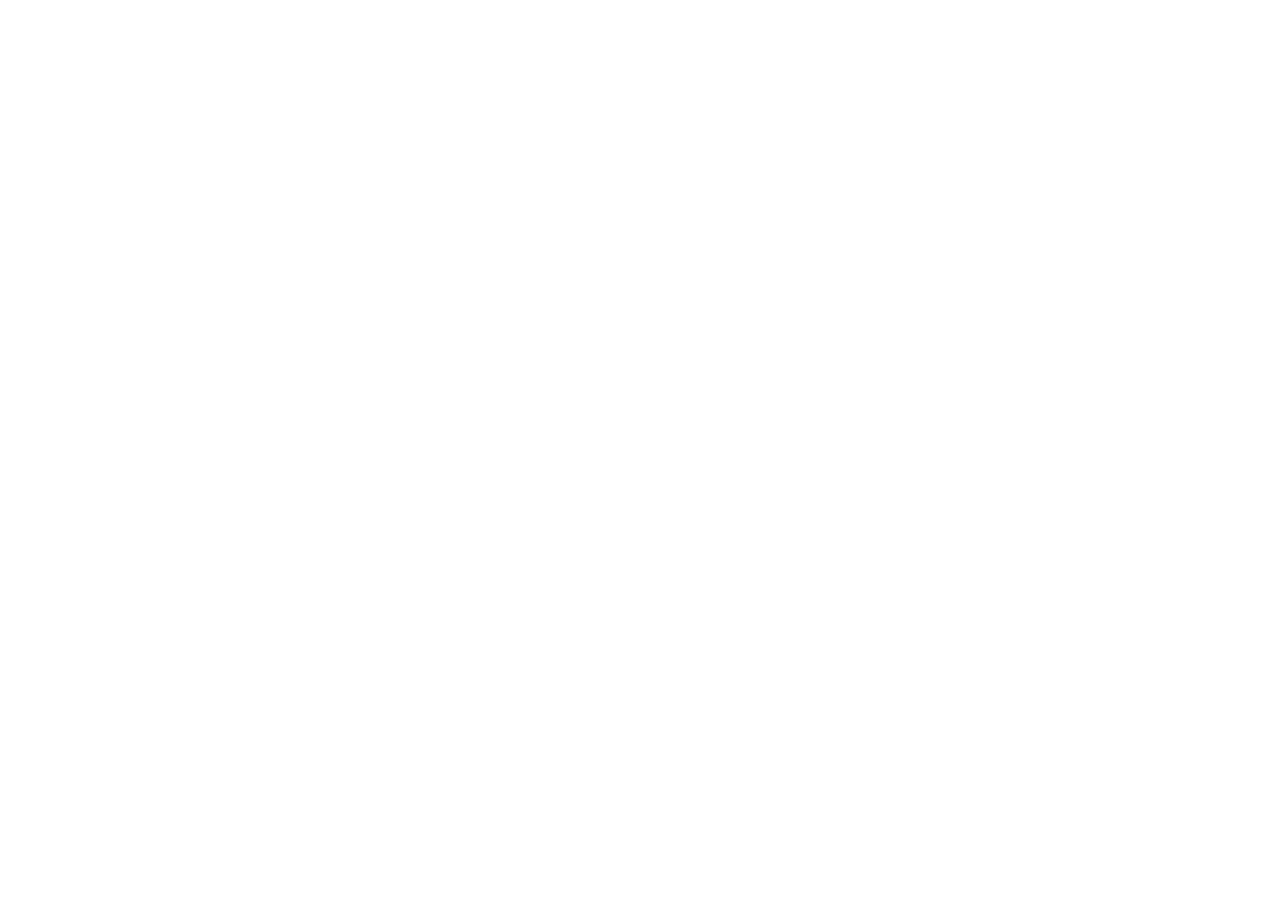
==== index.html @ b14de79e "init project" ====
<!DOCTYPE html>
<html lang="en">
<head>
    <meta charset="UTF-8">
    <meta http-equiv="X-UA-Compatible" content="IE=edge">
    <meta name="viewport" content="width=device-width, initial-scale=1.0">
    <title>Document</title>
</head>
<body>
    
</body>
</html>
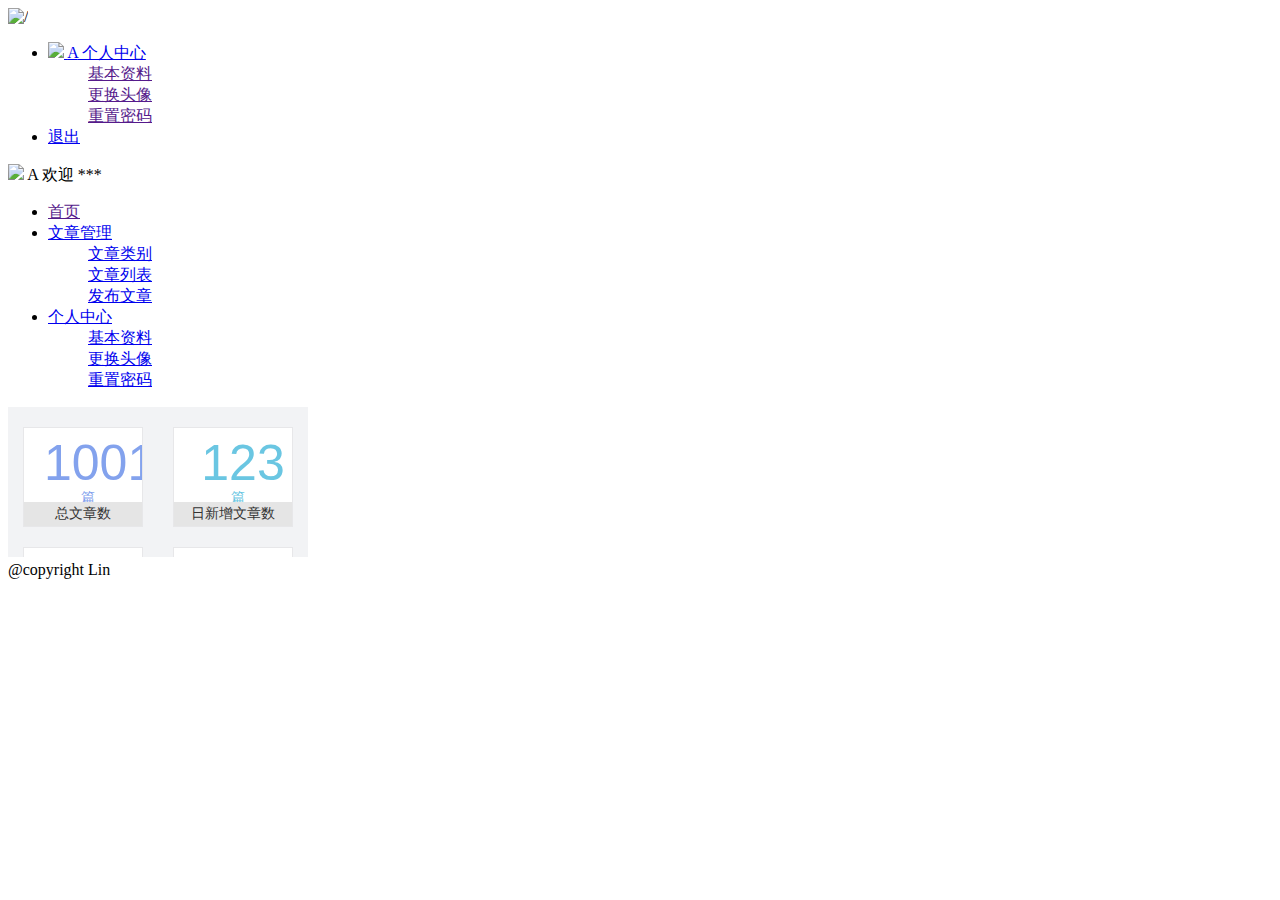
==== commit 6c3270f3: "完成了主页功能的开发" ====
--- a/index.html
+++ b/index.html
@@ -4,9 +4,87 @@
     <meta charset="UTF-8">
     <meta http-equiv="X-UA-Compatible" content="IE=edge">
     <meta name="viewport" content="width=device-width, initial-scale=1.0">
-    <title>Document</title>
+    <title>后台主页</title>
+    <link rel="stylesheet" href="/code/assets/lib/layui/css/layui.css">
+    <!-- 导入自己的样式表 -->
+    <link rel="stylesheet" href="/code/assets/css/index.css">
+    <!-- 导入 iconfont 样式表 -->
+    <link rel="stylesheet" href="/code/assets/fonts/iconfont.css">
 </head>
 <body>
-    
-</body>
+    <div class="layui-layout layui-layout-admin">
+        <div class="layui-header">
+          <div class="layui-logo layui-hide-xs layui-bg-black">
+              <img src="/code/assets/images/logo.png" alt="/">
+          </div>
+          <!-- 头部区域 -->
+          <ul class="layui-nav layui-layout-right">
+            <li class="layui-nav-item layui-hide layui-show-md-inline-block">
+              <a href="javascript:;" class="userinfo">
+                <img src="//tva1.sinaimg.cn/crop.0.0.118.118.180/5db11ff4gw1e77d3nqrv8j203b03cweg.jpg" class="layui-nav-img">
+                <span class="text-avatar">A</span>
+                个人中心
+              </a>
+              <dl class="layui-nav-child">
+                <dd><a href="">基本资料</a></dd>
+                <dd><a href="">更换头像</a></dd>
+                <dd><a href="">重置密码</a></dd>
+              </dl>
+            </li>
+            <li class="layui-nav-item" lay-header-event="menuRight" lay-unselect>
+              <a href="javascript:;" id="btnLogout">
+                <span class="iconfont icon-tuichu"></span>退出
+              </a>
+            </li>
+          </ul>
+        </div>
+        
+        <div class="layui-side layui-bg-black">
+          <div class="layui-side-scroll">
+            <div class="userinfo">
+              <img src="//tva1.sinaimg.cn/crop.0.0.118.118.180/5db11ff4gw1e77d3nqrv8j203b03cweg.jpg" class="layui-nav-img">
+              <span class="text-avatar">A</span>
+              <span id="welcome">欢迎 ***</span>
+            </div>
+            <!-- 左侧导航区域（可配合layui已有的垂直导航） -->
+            <ul class="layui-nav layui-nav-tree" lay-shrink="all" lay-filter="test">
+            <li class="layui-nav-item layui-this"><a href=""><span class="iconfont icon-home"></span>首页</a></li>
+              <li class="layui-nav-item">
+                <a class="" href="javascript:;"><span class="iconfont icon-16"></span>文章管理</a>
+                <dl class="layui-nav-child">
+                  <dd><a href="javascript:;"><i class="layui-icon layui-icon-app"></i>文章类别</a></dd>
+                  <dd><a href="javascript:;"><i class="layui-icon layui-icon-app"></i>文章列表</a></dd>
+                  <dd><a href="javascript:;"><i class="layui-icon layui-icon-app"></i>发布文章</a></dd>
+                </dl>
+              </li>
+              <li class="layui-nav-item">
+                <a href="javascript:;"><span class="iconfont icon-user"></span> 个人中心</a>
+                <dl class="layui-nav-child">
+                  <dd><a href="javascript:;"><i class="layui-icon layui-icon-app"></i>基本资料</a></dd>
+                  <dd><a href="javascript:;"><i class="layui-icon layui-icon-app"></i>更换头像</a></dd>
+                  <dd><a href="javascript:;"><i class="layui-icon layui-icon-app"></i>重置密码</a></dd>
+                </dl>
+              </li>
+            </ul>
+          </div>
+        </div>
+        
+        <div class="layui-body">
+          <!-- 内容主体区域 -->
+          <iframe name="fm" src="./home/dashboard.html" frameborder="0" target="fm"></iframe>
+        </div>
+        
+        <div class="layui-footer">
+          <!-- 底部固定区域 --> 
+          @copyright Lin
+        </div>
+      </div>
+      <!-- 导入 layui 的JS文件 -->
+      <script src="/code/assets/lib/layui/layui.all.js"></script>
+      <!-- 导入 jQuery -->
+      <script src="/code/assets/lib/jquery.js"></script>
+      <script src="assets/js/baseAPI.js"></script>
+      <!-- 导入自己的 js 文件 -->
+      <script src="assets/js/index.js"></script>
+</body>  
 </html>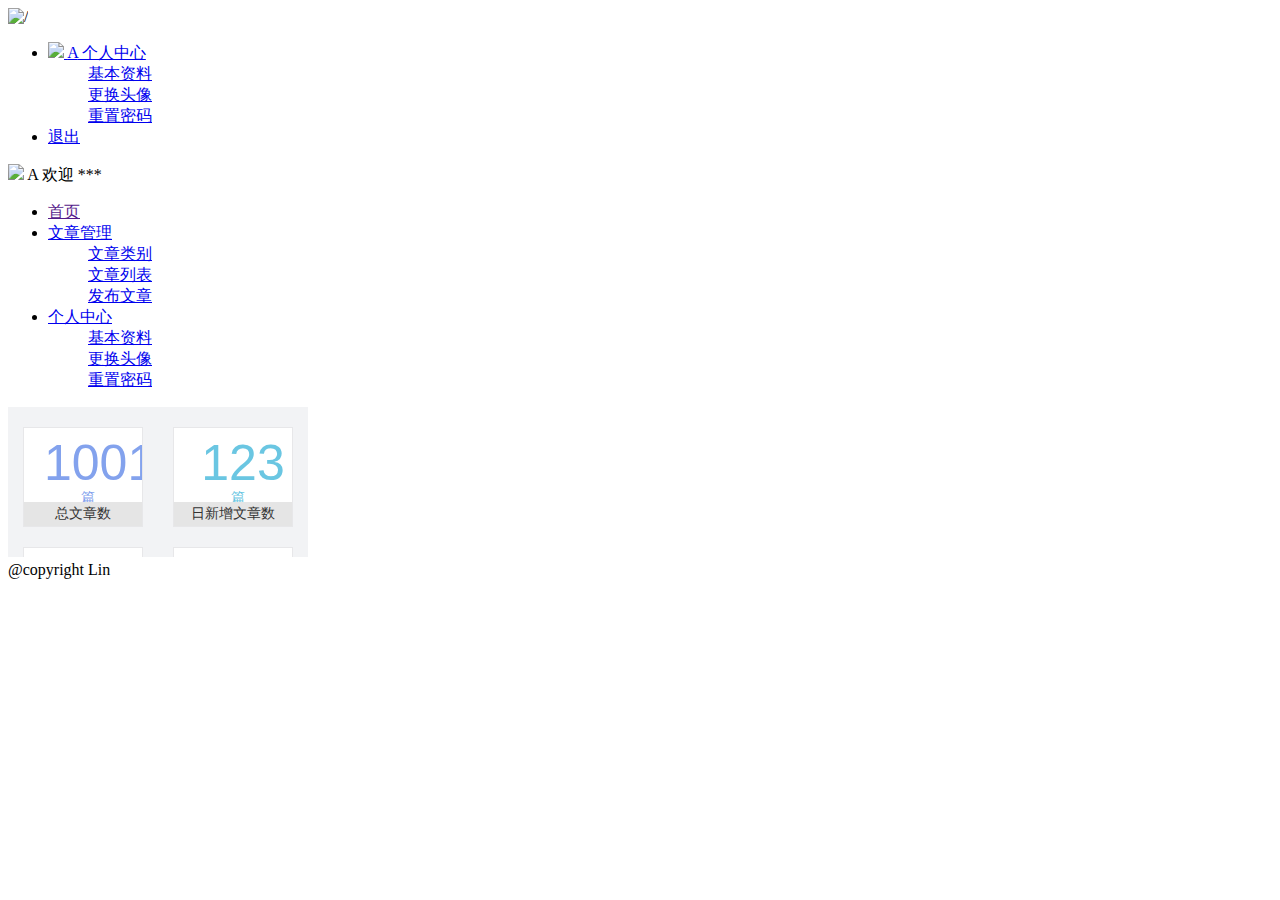
==== commit e6363ed6: "完成个人中心功能的开发" ====
--- a/index.html
+++ b/index.html
@@ -26,9 +26,9 @@
                 个人中心
               </a>
               <dl class="layui-nav-child">
-                <dd><a href="">基本资料</a></dd>
-                <dd><a href="">更换头像</a></dd>
-                <dd><a href="">重置密码</a></dd>
+                <dd><a href="/code/user/user_info.html" target="fm">基本资料</a></dd>
+                <dd><a href="/code/user/user_avatar.html" target="fm">更换头像</a></dd>
+                <dd><a href="/code/user/user_pwd.html" target="fm">重置密码</a></dd>
               </dl>
             </li>
             <li class="layui-nav-item" lay-header-event="menuRight" lay-unselect>
@@ -60,9 +60,9 @@
               <li class="layui-nav-item">
                 <a href="javascript:;"><span class="iconfont icon-user"></span> 个人中心</a>
                 <dl class="layui-nav-child">
-                  <dd><a href="javascript:;"><i class="layui-icon layui-icon-app"></i>基本资料</a></dd>
-                  <dd><a href="javascript:;"><i class="layui-icon layui-icon-app"></i>更换头像</a></dd>
-                  <dd><a href="javascript:;"><i class="layui-icon layui-icon-app"></i>重置密码</a></dd>
+                  <dd><a href="user/user_info.html" target="fm"><i class="layui-icon layui-icon-app"></i>基本资料</a></dd>
+                  <dd><a href="user/user_avatar.html" target="fm"><i class="layui-icon layui-icon-app"></i>更换头像</a></dd>
+                  <dd><a href="user/user_pwd.html" target="fm"><i class="layui-icon layui-icon-app"></i>重置密码</a></dd>
                 </dl>
               </li>
             </ul>
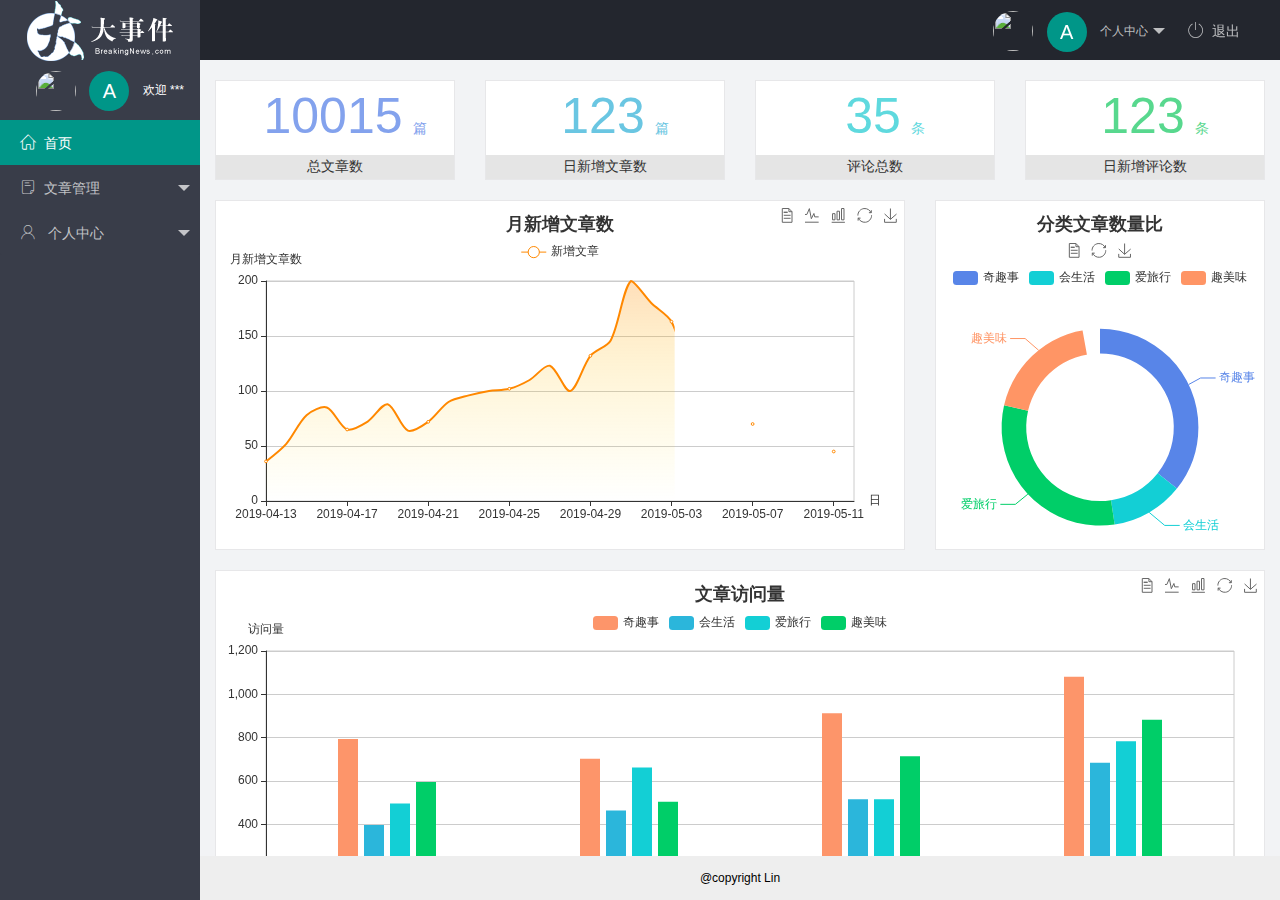
==== commit fcd9eeba: "文章编辑功能还没有做" ====
--- a/index.html
+++ b/index.html
@@ -5,17 +5,17 @@
     <meta http-equiv="X-UA-Compatible" content="IE=edge">
     <meta name="viewport" content="width=device-width, initial-scale=1.0">
     <title>后台主页</title>
-    <link rel="stylesheet" href="/code/assets/lib/layui/css/layui.css">
+    <link rel="stylesheet" href="assets/lib/layui/css/layui.css">
     <!-- 导入自己的样式表 -->
-    <link rel="stylesheet" href="/code/assets/css/index.css">
+    <link rel="stylesheet" href="assets/css/index.css">
     <!-- 导入 iconfont 样式表 -->
-    <link rel="stylesheet" href="/code/assets/fonts/iconfont.css">
+    <link rel="stylesheet" href="assets/fonts/iconfont.css">
 </head>
 <body>
     <div class="layui-layout layui-layout-admin">
         <div class="layui-header">
           <div class="layui-logo layui-hide-xs layui-bg-black">
-              <img src="/code/assets/images/logo.png" alt="/">
+              <img src="assets/images/logo.png" alt="/">
           </div>
           <!-- 头部区域 -->
           <ul class="layui-nav layui-layout-right">
@@ -26,9 +26,9 @@
                 个人中心
               </a>
               <dl class="layui-nav-child">
-                <dd><a href="/code/user/user_info.html" target="fm">基本资料</a></dd>
-                <dd><a href="/code/user/user_avatar.html" target="fm">更换头像</a></dd>
-                <dd><a href="/code/user/user_pwd.html" target="fm">重置密码</a></dd>
+                <dd><a href="user/user_info.html" target="fm">基本资料</a></dd>
+                <dd><a href="user/user_avatar.html" target="fm">更换头像</a></dd>
+                <dd><a href="user/user_pwd.html" target="fm">重置密码</a></dd>
               </dl>
             </li>
             <li class="layui-nav-item" lay-header-event="menuRight" lay-unselect>
@@ -52,9 +52,9 @@
               <li class="layui-nav-item">
                 <a class="" href="javascript:;"><span class="iconfont icon-16"></span>文章管理</a>
                 <dl class="layui-nav-child">
-                  <dd><a href="javascript:;"><i class="layui-icon layui-icon-app"></i>文章类别</a></dd>
-                  <dd><a href="javascript:;"><i class="layui-icon layui-icon-app"></i>文章列表</a></dd>
-                  <dd><a href="javascript:;"><i class="layui-icon layui-icon-app"></i>发布文章</a></dd>
+                  <dd><a href="article/art_cate.html" target="fm"><i class="layui-icon layui-icon-app"></i>文章类别</a></dd>
+                  <dd><a href="article/art_list.html" target="fm"><i class="layui-icon layui-icon-app"></i>文章列表</a></dd>
+                  <dd><a href="article/art_pub.html" target="fm"><i class="layui-icon layui-icon-app"></i>发布文章</a></dd>
                 </dl>
               </li>
               <li class="layui-nav-item">
@@ -80,9 +80,9 @@
         </div>
       </div>
       <!-- 导入 layui 的JS文件 -->
-      <script src="/code/assets/lib/layui/layui.all.js"></script>
+      <script src="assets/lib/layui/layui.all.js"></script>
       <!-- 导入 jQuery -->
-      <script src="/code/assets/lib/jquery.js"></script>
+      <script src="assets/lib/jquery.js"></script>
       <script src="assets/js/baseAPI.js"></script>
       <!-- 导入自己的 js 文件 -->
       <script src="assets/js/index.js"></script>
--- a/assets/lib/layui/css/layui.css
+++ b/assets/lib/layui/css/layui.css
@@ -0,0 +1,2 @@
+/** layui-v2.5.5 MIT License By https://www.layui.com */
+ .layui-inline,img{display:inline-block;vertical-align:middle}h1,h2,h3,h4,h5,h6{font-weight:400}.layui-edge,.layui-header,.layui-inline,.layui-main{position:relative}.layui-body,.layui-edge,.layui-elip{overflow:hidden}.layui-btn,.layui-edge,.layui-inline,img{vertical-align:middle}.layui-btn,.layui-disabled,.layui-icon,.layui-unselect{-moz-user-select:none;-webkit-user-select:none;-ms-user-select:none}.layui-elip,.layui-form-checkbox span,.layui-form-pane .layui-form-label{text-overflow:ellipsis;white-space:nowrap}.layui-breadcrumb,.layui-tree-btnGroup{visibility:hidden}blockquote,body,button,dd,div,dl,dt,form,h1,h2,h3,h4,h5,h6,input,li,ol,p,pre,td,textarea,th,ul{margin:0;padding:0;-webkit-tap-highlight-color:rgba(0,0,0,0)}a:active,a:hover{outline:0}img{border:none}li{list-style:none}table{border-collapse:collapse;border-spacing:0}h4,h5,h6{font-size:100%}button,input,optgroup,option,select,textarea{font-family:inherit;font-size:inherit;font-style:inherit;font-weight:inherit;outline:0}pre{white-space:pre-wrap;white-space:-moz-pre-wrap;white-space:-pre-wrap;white-space:-o-pre-wrap;word-wrap:break-word}body{line-height:24px;font:14px Helvetica Neue,Helvetica,PingFang SC,Tahoma,Arial,sans-serif}hr{height:1px;margin:10px 0;border:0;clear:both}a{color:#333;text-decoration:none}a:hover{color:#777}a cite{font-style:normal;*cursor:pointer}.layui-border-box,.layui-border-box *{box-sizing:border-box}.layui-box,.layui-box *{box-sizing:content-box}.layui-clear{clear:both;*zoom:1}.layui-clear:after{content:'\20';clear:both;*zoom:1;display:block;height:0}.layui-inline{*display:inline;*zoom:1}.layui-edge{display:inline-block;width:0;height:0;border-width:6px;border-style:dashed;border-color:transparent}.layui-edge-top{top:-4px;border-bottom-color:#999;border-bottom-style:solid}.layui-edge-right{border-left-color:#999;border-left-style:solid}.layui-edge-bottom{top:2px;border-top-color:#999;border-top-style:solid}.layui-edge-left{border-right-color:#999;border-right-style:solid}.layui-disabled,.layui-disabled:hover{color:#d2d2d2!important;cursor:not-allowed!important}.layui-circle{border-radius:100%}.layui-show{display:block!important}.layui-hide{display:none!important}@font-face{font-family:layui-icon;src:url(../font/iconfont.eot?v=250);src:url(../font/iconfont.eot?v=250#iefix) format('embedded-opentype'),url(../font/iconfont.woff2?v=250) format('woff2'),url(../font/iconfont.woff?v=250) format('woff'),url(../font/iconfont.ttf?v=250) format('truetype'),url(../font/iconfont.svg?v=250#layui-icon) format('svg')}.layui-icon{font-family:layui-icon!important;font-size:16px;font-style:normal;-webkit-font-smoothing:antialiased;-moz-osx-font-smoothing:grayscale}.layui-icon-reply-fill:before{content:"\e611"}.layui-icon-set-fill:before{content:"\e614"}.layui-icon-menu-fill:before{content:"\e60f"}.layui-icon-search:before{content:"\e615"}.layui-icon-share:before{content:"\e641"}.layui-icon-set-sm:before{content:"\e620"}.layui-icon-engine:before{content:"\e628"}.layui-icon-close:before{content:"\1006"}.layui-icon-close-fill:before{content:"\1007"}.layui-icon-chart-screen:before{content:"\e629"}.layui-icon-star:before{content:"\e600"}.layui-icon-circle-dot:before{content:"\e617"}.layui-icon-chat:before{content:"\e606"}.layui-icon-release:before{content:"\e609"}.layui-icon-list:before{content:"\e60a"}.layui-icon-chart:before{content:"\e62c"}.layui-icon-ok-circle:before{content:"\1005"}.layui-icon-layim-theme:before{content:"\e61b"}.layui-icon-table:before{content:"\e62d"}.layui-icon-right:before{content:"\e602"}.layui-icon-left:before{content:"\e603"}.layui-icon-cart-simple:before{content:"\e698"}.layui-icon-face-cry:before{content:"\e69c"}.layui-icon-face-smile:before{content:"\e6af"}.layui-icon-survey:before{content:"\e6b2"}.layui-icon-tree:before{content:"\e62e"}.layui-icon-upload-circle:before{content:"\e62f"}.layui-icon-add-circle:before{content:"\e61f"}.layui-icon-download-circle:before{content:"\e601"}.layui-icon-templeate-1:before{content:"\e630"}.layui-icon-util:before{content:"\e631"}.layui-icon-face-surprised:before{content:"\e664"}.layui-icon-edit:before{content:"\e642"}.layui-icon-speaker:before{content:"\e645"}.layui-icon-down:before{content:"\e61a"}.layui-icon-file:before{content:"\e621"}.layui-icon-layouts:before{content:"\e632"}.layui-icon-rate-half:before{content:"\e6c9"}.layui-icon-add-circle-fine:before{content:"\e608"}.layui-icon-prev-circle:before{content:"\e633"}.layui-icon-read:before{content:"\e705"}.layui-icon-404:before{content:"\e61c"}.layui-icon-carousel:before{content:"\e634"}.layui-icon-help:before{content:"\e607"}.layui-icon-code-circle:before{content:"\e635"}.layui-icon-water:before{content:"\e636"}.layui-icon-username:before{content:"\e66f"}.layui-icon-find-fill:before{content:"\e670"}.layui-icon-about:before{content:"\e60b"}.layui-icon-location:before{content:"\e715"}.layui-icon-up:before{content:"\e619"}.layui-icon-pause:before{content:"\e651"}.layui-icon-date:before{content:"\e637"}.layui-icon-layim-uploadfile:before{content:"\e61d"}.layui-icon-delete:before{content:"\e640"}.layui-icon-play:before{content:"\e652"}.layui-icon-top:before{content:"\e604"}.layui-icon-friends:before{content:"\e612"}.layui-icon-refresh-3:before{content:"\e9aa"}.layui-icon-ok:before{content:"\e605"}.layui-icon-layer:before{content:"\e638"}.layui-icon-face-smile-fine:before{content:"\e60c"}.layui-icon-dollar:before{content:"\e659"}.layui-icon-group:before{content:"\e613"}.layui-icon-layim-download:before{content:"\e61e"}.layui-icon-picture-fine:before{content:"\e60d"}.layui-icon-link:before{content:"\e64c"}.layui-icon-diamond:before{content:"\e735"}.layui-icon-log:before{content:"\e60e"}.layui-icon-rate-solid:before{content:"\e67a"}.layui-icon-fonts-del:before{content:"\e64f"}.layui-icon-unlink:before{content:"\e64d"}.layui-icon-fonts-clear:before{content:"\e639"}.layui-icon-triangle-r:before{content:"\e623"}.layui-icon-circle:before{content:"\e63f"}.layui-icon-radio:before{content:"\e643"}.layui-icon-align-center:before{content:"\e647"}.layui-icon-align-right:before{content:"\e648"}.layui-icon-align-left:before{content:"\e649"}.layui-icon-loading-1:before{content:"\e63e"}.layui-icon-return:before{content:"\e65c"}.layui-icon-fonts-strong:before{content:"\e62b"}.layui-icon-upload:before{content:"\e67c"}.layui-icon-dialogue:before{content:"\e63a"}.layui-icon-video:before{content:"\e6ed"}.layui-icon-headset:before{content:"\e6fc"}.layui-icon-cellphone-fine:before{content:"\e63b"}.layui-icon-add-1:before{content:"\e654"}.layui-icon-face-smile-b:before{content:"\e650"}.layui-icon-fonts-html:before{content:"\e64b"}.layui-icon-form:before{content:"\e63c"}.layui-icon-cart:before{content:"\e657"}.layui-icon-camera-fill:before{content:"\e65d"}.layui-icon-tabs:before{content:"\e62a"}.layui-icon-fonts-code:before{content:"\e64e"}.layui-icon-fire:before{content:"\e756"}.layui-icon-set:before{content:"\e716"}.layui-icon-fonts-u:before{content:"\e646"}.layui-icon-triangle-d:before{content:"\e625"}.layui-icon-tips:before{content:"\e702"}.layui-icon-picture:before{content:"\e64a"}.layui-icon-more-vertical:before{content:"\e671"}.layui-icon-flag:before{content:"\e66c"}.layui-icon-loading:before{content:"\e63d"}.layui-icon-fonts-i:before{content:"\e644"}.layui-icon-refresh-1:before{content:"\e666"}.layui-icon-rmb:before{content:"\e65e"}.layui-icon-home:before{content:"\e68e"}.layui-icon-user:before{content:"\e770"}.layui-icon-notice:before{content:"\e667"}.layui-icon-login-weibo:before{content:"\e675"}.layui-icon-voice:before{content:"\e688"}.layui-icon-upload-drag:before{content:"\e681"}.layui-icon-login-qq:before{content:"\e676"}.layui-icon-snowflake:before{content:"\e6b1"}.layui-icon-file-b:before{content:"\e655"}.layui-icon-template:before{content:"\e663"}.layui-icon-auz:before{content:"\e672"}.layui-icon-console:before{content:"\e665"}.layui-icon-app:before{content:"\e653"}.layui-icon-prev:before{content:"\e65a"}.layui-icon-website:before{content:"\e7ae"}.layui-icon-next:before{content:"\e65b"}.layui-icon-component:before{content:"\e857"}.layui-icon-more:before{content:"\e65f"}.layui-icon-login-wechat:before{content:"\e677"}.layui-icon-shrink-right:before{content:"\e668"}.layui-icon-spread-left:before{content:"\e66b"}.layui-icon-camera:before{content:"\e660"}.layui-icon-note:before{content:"\e66e"}.layui-icon-refresh:before{content:"\e669"}.layui-icon-female:before{content:"\e661"}.layui-icon-male:before{content:"\e662"}.layui-icon-password:before{content:"\e673"}.layui-icon-senior:before{content:"\e674"}.layui-icon-theme:before{content:"\e66a"}.layui-icon-tread:before{content:"\e6c5"}.layui-icon-praise:before{content:"\e6c6"}.layui-icon-star-fill:before{content:"\e658"}.layui-icon-rate:before{content:"\e67b"}.layui-icon-template-1:before{content:"\e656"}.layui-icon-vercode:before{content:"\e679"}.layui-icon-cellphone:before{content:"\e678"}.layui-icon-screen-full:before{content:"\e622"}.layui-icon-screen-restore:before{content:"\e758"}.layui-icon-cols:before{content:"\e610"}.layui-icon-export:before{content:"\e67d"}.layui-icon-print:before{content:"\e66d"}.layui-icon-slider:before{content:"\e714"}.layui-icon-addition:before{content:"\e624"}.layui-icon-subtraction:before{content:"\e67e"}.layui-icon-service:before{content:"\e626"}.layui-icon-transfer:before{content:"\e691"}.layui-main{width:1140px;margin:0 auto}.layui-header{z-index:1000;height:60px}.layui-header a:hover{transition:all .5s;-webkit-transition:all .5s}.layui-side{position:fixed;left:0;top:0;bottom:0;z-index:999;width:200px;overflow-x:hidden}.layui-side-scroll{position:relative;width:220px;height:100%;overflow-x:hidden}.layui-body{position:absolute;left:200px;right:0;top:0;bottom:0;z-index:998;width:auto;overflow-y:auto;box-sizing:border-box}.layui-layout-body{overflow:hidden}.layui-layout-admin .layui-header{background-color:#23262E}.layui-layout-admin .layui-side{top:60px;width:200px;overflow-x:hidden}.layui-layout-admin .layui-body{position:fixed;top:60px;bottom:44px}.layui-layout-admin .layui-main{width:auto;margin:0 15px}.layui-layout-admin .layui-footer{position:fixed;left:200px;right:0;bottom:0;height:44px;line-height:44px;padding:0 15px;background-color:#eee}.layui-layout-admin .layui-logo{position:absolute;left:0;top:0;width:200px;height:100%;line-height:60px;text-align:center;color:#009688;font-size:16px}.layui-layout-admin .layui-header .layui-nav{background:0 0}.layui-layout-left{position:absolute!important;left:200px;top:0}.layui-layout-right{position:absolute!important;right:0;top:0}.layui-container{position:relative;margin:0 auto;padding:0 15px;box-sizing:border-box}.layui-fluid{position:relative;margin:0 auto;padding:0 15px}.layui-row:after,.layui-row:before{content:'';display:block;clear:both}.layui-col-lg1,.layui-col-lg10,.layui-col-lg11,.layui-col-lg12,.layui-col-lg2,.layui-col-lg3,.layui-col-lg4,.layui-col-lg5,.layui-col-lg6,.layui-col-lg7,.layui-col-lg8,.layui-col-lg9,.layui-col-md1,.layui-col-md10,.layui-col-md11,.layui-col-md12,.layui-col-md2,.layui-col-md3,.layui-col-md4,.layui-col-md5,.layui-col-md6,.layui-col-md7,.layui-col-md8,.layui-col-md9,.layui-col-sm1,.layui-col-sm10,.layui-col-sm11,.layui-col-sm12,.layui-col-sm2,.layui-col-sm3,.layui-col-sm4,.layui-col-sm5,.layui-col-sm6,.layui-col-sm7,.layui-col-sm8,.layui-col-sm9,.layui-col-xs1,.layui-col-xs10,.layui-col-xs11,.layui-col-xs12,.layui-col-xs2,.layui-col-xs3,.layui-col-xs4,.layui-col-xs5,.layui-col-xs6,.layui-col-xs7,.layui-col-xs8,.layui-col-xs9{position:relative;display:block;box-sizing:border-box}.layui-col-xs1,.layui-col-xs10,.layui-col-xs11,.layui-col-xs12,.layui-col-xs2,.layui-col-xs3,.layui-col-xs4,.layui-col-xs5,.layui-col-xs6,.layui-col-xs7,.layui-col-xs8,.layui-col-xs9{float:left}.layui-col-xs1{width:8.33333333%}.layui-col-xs2{width:16.66666667%}.layui-col-xs3{width:25%}.layui-col-xs4{width:33.33333333%}.layui-col-xs5{width:41.66666667%}.layui-col-xs6{width:50%}.layui-col-xs7{width:58.33333333%}.layui-col-xs8{width:66.66666667%}.layui-col-xs9{width:75%}.layui-col-xs10{width:83.33333333%}.layui-col-xs11{width:91.66666667%}.layui-col-xs12{width:100%}.layui-col-xs-offset1{margin-left:8.33333333%}.layui-col-xs-offset2{margin-left:16.66666667%}.layui-col-xs-offset3{margin-left:25%}.layui-col-xs-offset4{margin-left:33.33333333%}.layui-col-xs-offset5{margin-left:41.66666667%}.layui-col-xs-offset6{margin-left:50%}.layui-col-xs-offset7{margin-left:58.33333333%}.layui-col-xs-offset8{margin-left:66.66666667%}.layui-col-xs-offset9{margin-left:75%}.layui-col-xs-offset10{margin-left:83.33333333%}.layui-col-xs-offset11{margin-left:91.66666667%}.layui-col-xs-offset12{margin-left:100%}@media screen and (max-width:768px){.layui-hide-xs{display:none!important}.layui-show-xs-block{display:block!important}.layui-show-xs-inline{display:inline!important}.layui-show-xs-inline-block{display:inline-block!important}}@media screen and (min-width:768px){.layui-container{width:750px}.layui-hide-sm{display:none!important}.layui-show-sm-block{display:block!important}.layui-show-sm-inline{display:inline!important}.layui-show-sm-inline-block{display:inline-block!important}.layui-col-sm1,.layui-col-sm10,.layui-col-sm11,.layui-col-sm12,.layui-col-sm2,.layui-col-sm3,.layui-col-sm4,.layui-col-sm5,.layui-col-sm6,.layui-col-sm7,.layui-col-sm8,.layui-col-sm9{float:left}.layui-col-sm1{width:8.33333333%}.layui-col-sm2{width:16.66666667%}.layui-col-sm3{width:25%}.layui-col-sm4{width:33.33333333%}.layui-col-sm5{width:41.66666667%}.layui-col-sm6{width:50%}.layui-col-sm7{width:58.33333333%}.layui-col-sm8{width:66.66666667%}.layui-col-sm9{width:75%}.layui-col-sm10{width:83.33333333%}.layui-col-sm11{width:91.66666667%}.layui-col-sm12{width:100%}.layui-col-sm-offset1{margin-left:8.33333333%}.layui-col-sm-offset2{margin-left:16.66666667%}.layui-col-sm-offset3{margin-left:25%}.layui-col-sm-offset4{margin-left:33.33333333%}.layui-col-sm-offset5{margin-left:41.66666667%}.layui-col-sm-offset6{margin-left:50%}.layui-col-sm-offset7{margin-left:58.33333333%}.layui-col-sm-offset8{margin-left:66.66666667%}.layui-col-sm-offset9{margin-left:75%}.layui-col-sm-offset10{margin-left:83.33333333%}.layui-col-sm-offset11{margin-left:91.66666667%}.layui-col-sm-offset12{margin-left:100%}}@media screen and (min-width:992px){.layui-container{width:970px}.layui-hide-md{display:none!important}.layui-show-md-block{display:block!important}.layui-show-md-inline{display:inline!important}.layui-show-md-inline-block{display:inline-block!important}.layui-col-md1,.layui-col-md10,.layui-col-md11,.layui-col-md12,.layui-col-md2,.layui-col-md3,.layui-col-md4,.layui-col-md5,.layui-col-md6,.layui-col-md7,.layui-col-md8,.layui-col-md9{float:left}.layui-col-md1{width:8.33333333%}.layui-col-md2{width:16.66666667%}.layui-col-md3{width:25%}.layui-col-md4{width:33.33333333%}.layui-col-md5{width:41.66666667%}.layui-col-md6{width:50%}.layui-col-md7{width:58.33333333%}.layui-col-md8{width:66.66666667%}.layui-col-md9{width:75%}.layui-col-md10{width:83.33333333%}.layui-col-md11{width:91.66666667%}.layui-col-md12{width:100%}.layui-col-md-offset1{margin-left:8.33333333%}.layui-col-md-offset2{margin-left:16.66666667%}.layui-col-md-offset3{margin-left:25%}.layui-col-md-offset4{margin-left:33.33333333%}.layui-col-md-offset5{margin-left:41.66666667%}.layui-col-md-offset6{margin-left:50%}.layui-col-md-offset7{margin-left:58.33333333%}.layui-col-md-offset8{margin-left:66.66666667%}.layui-col-md-offset9{margin-left:75%}.layui-col-md-offset10{margin-left:83.33333333%}.layui-col-md-offset11{margin-left:91.66666667%}.layui-col-md-offset12{margin-left:100%}}@media screen and (min-width:1200px){.layui-container{width:1170px}.layui-hide-lg{display:none!important}.layui-show-lg-block{display:block!important}.layui-show-lg-inline{display:inline!important}.layui-show-lg-inline-block{display:inline-block!important}.layui-col-lg1,.layui-col-lg10,.layui-col-lg11,.layui-col-lg12,.layui-col-lg2,.layui-col-lg3,.layui-col-lg4,.layui-col-lg5,.layui-col-lg6,.layui-col-lg7,.layui-col-lg8,.layui-col-lg9{float:left}.layui-col-lg1{width:8.33333333%}.layui-col-lg2{width:16.66666667%}.layui-col-lg3{width:25%}.layui-col-lg4{width:33.33333333%}.layui-col-lg5{width:41.66666667%}.layui-col-lg6{width:50%}.layui-col-lg7{width:58.33333333%}.layui-col-lg8{width:66.66666667%}.layui-col-lg9{width:75%}.layui-col-lg10{width:83.33333333%}.layui-col-lg11{width:91.66666667%}.layui-col-lg12{width:100%}.layui-col-lg-offset1{margin-left:8.33333333%}.layui-col-lg-offset2{margin-left:16.66666667%}.layui-col-lg-offset3{margin-left:25%}.layui-col-lg-offset4{margin-left:33.33333333%}.layui-col-lg-offset5{margin-left:41.66666667%}.layui-col-lg-offset6{margin-left:50%}.layui-col-lg-offset7{margin-left:58.33333333%}.layui-col-lg-offset8{margin-left:66.66666667%}.layui-col-lg-offset9{margin-left:75%}.layui-col-lg-offset10{margin-left:83.33333333%}.layui-col-lg-offset11{margin-left:91.66666667%}.layui-col-lg-offset12{margin-left:100%}}.layui-col-space1{margin:-.5px}.layui-col-space1>*{padding:.5px}.layui-col-space3{margin:-1.5px}.layui-col-space3>*{padding:1.5px}.layui-col-space5{margin:-2.5px}.layui-col-space5>*{padding:2.5px}.layui-col-space8{margin:-3.5px}.layui-col-space8>*{padding:3.5px}.layui-col-space10{margin:-5px}.layui-col-space10>*{padding:5px}.layui-col-space12{margin:-6px}.layui-col-space12>*{padding:6px}.layui-col-space15{margin:-7.5px}.layui-col-space15>*{padding:7.5px}.layui-col-space18{margin:-9px}.layui-col-space18>*{padding:9px}.layui-col-space20{margin:-10px}.layui-col-space20>*{padding:10px}.layui-col-space22{margin:-11px}.layui-col-space22>*{padding:11px}.layui-col-space25{margin:-12.5px}.layui-col-space25>*{padding:12.5px}.layui-col-space30{margin:-15px}.layui-col-space30>*{padding:15px}.layui-btn,.layui-input,.layui-select,.layui-textarea,.layui-upload-button{outline:0;-webkit-appearance:none;transition:all .3s;-webkit-transition:all .3s;box-sizing:border-box}.layui-elem-quote{margin-bottom:10px;padding:15px;line-height:22px;border-left:5px solid #009688;border-radius:0 2px 2px 0;background-color:#f2f2f2}.layui-quote-nm{border-style:solid;border-width:1px 1px 1px 5px;background:0 0}.layui-elem-field{margin-bottom:10px;padding:0;border-width:1px;border-style:solid}.layui-elem-field legend{margin-left:20px;padding:0 10px;font-size:20px;font-weight:300}.layui-field-title{margin:10px 0 20px;border-width:1px 0 0}.layui-field-box{padding:10px 15px}.layui-field-title .layui-field-box{padding:10px 0}.layui-progress{position:relative;height:6px;border-radius:20px;background-color:#e2e2e2}.layui-progress-bar{position:absolute;left:0;top:0;width:0;max-width:100%;height:6px;border-radius:20px;text-align:right;background-color:#5FB878;transition:all .3s;-webkit-transition:all .3s}.layui-progress-big,.layui-progress-big .layui-progress-bar{height:18px;line-height:18px}.layui-progress-text{position:relative;top:-20px;line-height:18px;font-size:12px;color:#666}.layui-progress-big .layui-progress-text{position:static;padding:0 10px;color:#fff}.layui-collapse{border-width:1px;border-style:solid;border-radius:2px}.layui-colla-content,.layui-colla-item{border-top-width:1px;border-top-style:solid}.layui-colla-item:first-child{border-top:none}.layui-colla-title{position:relative;height:42px;line-height:42px;padding:0 15px 0 35px;color:#333;background-color:#f2f2f2;cursor:pointer;font-size:14px;overflow:hidden}.layui-colla-content{display:none;padding:10px 15px;line-height:22px;color:#666}.layui-colla-icon{position:absolute;left:15px;top:0;font-size:14px}.layui-card{margin-bottom:15px;border-radius:2px;background-color:#fff;box-shadow:0 1px 2px 0 rgba(0,0,0,.05)}.layui-card:last-child{margin-bottom:0}.layui-card-header{position:relative;height:42px;line-height:42px;padding:0 15px;border-bottom:1px solid #f6f6f6;color:#333;border-radius:2px 2px 0 0;font-size:14px}.layui-bg-black,.layui-bg-blue,.layui-bg-cyan,.layui-bg-green,.layui-bg-orange,.layui-bg-red{color:#fff!important}.layui-card-body{position:relative;padding:10px 15px;line-height:24px}.layui-card-body[pad15]{padding:15px}.layui-card-body[pad20]{padding:20px}.layui-card-body .layui-table{margin:5px 0}.layui-card .layui-tab{margin:0}.layui-panel-window{position:relative;padding:15px;border-radius:0;border-top:5px solid #E6E6E6;background-color:#fff}.layui-auxiliar-moving{position:fixed;left:0;right:0;top:0;bottom:0;width:100%;height:100%;background:0 0;z-index:9999999999}.layui-form-label,.layui-form-mid,.layui-form-select,.layui-input-block,.layui-input-inline,.layui-textarea{position:relative}.layui-bg-red{background-color:#FF5722!important}.layui-bg-orange{background-color:#FFB800!important}.layui-bg-green{background-color:#009688!important}.layui-bg-cyan{background-color:#2F4056!important}.layui-bg-blue{background-color:#1E9FFF!important}.layui-bg-black{background-color:#393D49!important}.layui-bg-gray{background-color:#eee!important;color:#666!important}.layui-badge-rim,.layui-colla-content,.layui-colla-item,.layui-collapse,.layui-elem-field,.layui-form-pane .layui-form-item[pane],.layui-form-pane .layui-form-label,.layui-input,.layui-layedit,.layui-layedit-tool,.layui-quote-nm,.layui-select,.layui-tab-bar,.layui-tab-card,.layui-tab-title,.layui-tab-title .layui-this:after,.layui-textarea{border-color:#e6e6e6}.layui-timeline-item:before,hr{background-color:#e6e6e6}.layui-text{line-height:22px;font-size:14px;color:#666}.layui-text h1,.layui-text h2,.layui-text h3{font-weight:500;color:#333}.layui-text h1{font-size:30px}.layui-text h2{font-size:24px}.layui-text h3{font-size:18px}.layui-text a:not(.layui-btn){color:#01AAED}.layui-text a:not(.layui-btn):hover{text-decoration:underline}.layui-text ul{padding:5px 0 5px 15px}.layui-text ul li{margin-top:5px;list-style-type:disc}.layui-text em,.layui-word-aux{color:#999!important;padding:0 5px!important}.layui-btn{display:inline-block;height:38px;line-height:38px;padding:0 18px;background-color:#009688;color:#fff;white-space:nowrap;text-align:center;font-size:14px;border:none;border-radius:2px;cursor:pointer}.layui-btn:hover{opacity:.8;filter:alpha(opacity=80);color:#fff}.layui-btn:active{opacity:1;filter:alpha(opacity=100)}.layui-btn+.layui-btn{margin-left:10px}.layui-btn-container{font-size:0}.layui-btn-container .layui-btn{margin-right:10px;margin-bottom:10px}.layui-btn-container .layui-btn+.layui-btn{margin-left:0}.layui-table .layui-btn-container .layui-btn{margin-bottom:9px}.layui-btn-radius{border-radius:100px}.layui-btn .layui-icon{margin-right:3px;font-size:18px;vertical-align:bottom;vertical-align:middle\9}.layui-btn-primary{border:1px solid #C9C9C9;background-color:#fff;color:#555}.layui-btn-primary:hover{border-color:#009688;color:#333}.layui-btn-normal{background-color:#1E9FFF}.layui-btn-warm{background-color:#FFB800}.layui-btn-danger{background-color:#FF5722}.layui-btn-checked{background-color:#5FB878}.layui-btn-disabled,.layui-btn-disabled:active,.layui-btn-disabled:hover{border:1px solid #e6e6e6;background-color:#FBFBFB;color:#C9C9C9;cursor:not-allowed;opacity:1}.layui-btn-lg{height:44px;line-height:44px;padding:0 25px;font-size:16px}.layui-btn-sm{height:30px;line-height:30px;padding:0 10px;font-size:12px}.layui-btn-sm i{font-size:16px!important}.layui-btn-xs{height:22px;line-height:22px;padding:0 5px;font-size:12px}.layui-btn-xs i{font-size:14px!important}.layui-btn-group{display:inline-block;vertical-align:middle;font-size:0}.layui-btn-group .layui-btn{margin-left:0!important;margin-right:0!important;border-left:1px solid rgba(255,255,255,.5);border-radius:0}.layui-btn-group .layui-btn-primary{border-left:none}.layui-btn-group .layui-btn-primary:hover{border-color:#C9C9C9;color:#009688}.layui-btn-group .layui-btn:first-child{border-left:none;border-radius:2px 0 0 2px}.layui-btn-group .layui-btn-primary:first-child{border-left:1px solid #c9c9c9}.layui-btn-group .layui-btn:last-child{border-radius:0 2px 2px 0}.layui-btn-group .layui-btn+.layui-btn{margin-left:0}.layui-btn-group+.layui-btn-group{margin-left:10px}.layui-btn-fluid{width:100%}.layui-input,.layui-select,.layui-textarea{height:38px;line-height:1.3;line-height:38px\9;border-width:1px;border-style:solid;background-color:#fff;border-radius:2px}.layui-input::-webkit-input-placeholder,.layui-select::-webkit-input-placeholder,.layui-textarea::-webkit-input-placeholder{line-height:1.3}.layui-input,.layui-textarea{display:block;width:100%;padding-left:10px}.layui-input:hover,.layui-textarea:hover{border-color:#D2D2D2!important}.layui-input:focus,.layui-textarea:focus{border-color:#C9C9C9!important}.layui-textarea{min-height:100px;height:auto;line-height:20px;padding:6px 10px;resize:vertical}.layui-select{padding:0 10px}.layui-form input[type=checkbox],.layui-form input[type=radio],.layui-form select{display:none}.layui-form [lay-ignore]{display:initial}.layui-form-item{margin-bottom:15px;clear:both;*zoom:1}.layui-form-item:after{content:'\20';clear:both;*zoom:1;display:block;height:0}.layui-form-label{float:left;display:block;padding:9px 15px;width:80px;font-weight:400;line-height:20px;text-align:right}.layui-form-label-col{display:block;float:none;padding:9px 0;line-height:20px;text-align:left}.layui-form-item .layui-inline{margin-bottom:5px;margin-right:10px}.layui-input-block{margin-left:110px;min-height:36px}.layui-input-inline{display:inline-block;vertical-align:middle}.layui-form-item .layui-input-inline{float:left;width:190px;margin-right:10px}.layui-form-text .layui-input-inline{width:auto}.layui-form-mid{float:left;display:block;padding:9px 0!important;line-height:20px;margin-right:10px}.layui-form-danger+.layui-form-select .layui-input,.layui-form-danger:focus{border-color:#FF5722!important}.layui-form-select .layui-input{padding-right:30px;cursor:pointer}.layui-form-select .layui-edge{position:absolute;right:10px;top:50%;margin-top:-3px;cursor:pointer;border-width:6px;border-top-color:#c2c2c2;border-top-style:solid;transition:all .3s;-webkit-transition:all .3s}.layui-form-select dl{display:none;position:absolute;left:0;top:42px;padding:5px 0;z-index:899;min-width:100%;border:1px solid #d2d2d2;max-height:300px;overflow-y:auto;background-color:#fff;border-radius:2px;box-shadow:0 2px 4px rgba(0,0,0,.12);box-sizing:border-box}.layui-form-select dl dd,.layui-form-select dl dt{padding:0 10px;line-height:36px;white-space:nowrap;overflow:hidden;text-overflow:ellipsis}.layui-form-select dl dt{font-size:12px;color:#999}.layui-form-select dl dd{cursor:pointer}.layui-form-select dl dd:hover{background-color:#f2f2f2;-webkit-transition:.5s all;transition:.5s all}.layui-form-select .layui-select-group dd{padding-left:20px}.layui-form-select dl dd.layui-select-tips{padding-left:10px!important;color:#999}.layui-form-select dl dd.layui-this{background-color:#5FB878;color:#fff}.layui-form-checkbox,.layui-form-select dl dd.layui-disabled{background-color:#fff}.layui-form-selected dl{display:block}.layui-form-checkbox,.layui-form-checkbox *,.layui-form-switch{display:inline-block;vertical-align:middle}.layui-form-selected .layui-edge{margin-top:-9px;-webkit-transform:rotate(180deg);transform:rotate(180deg);margin-top:-3px\9}:root .layui-form-selected .layui-edge{margin-top:-9px\0/IE9}.layui-form-selectup dl{top:auto;bottom:42px}.layui-select-none{margin:5px 0;text-align:center;color:#999}.layui-select-disabled .layui-disabled{border-color:#eee!important}.layui-select-disabled .layui-edge{border-top-color:#d2d2d2}.layui-form-checkbox{position:relative;height:30px;line-height:30px;margin-right:10px;padding-right:30px;cursor:pointer;font-size:0;-webkit-transition:.1s linear;transition:.1s linear;box-sizing:border-box}.layui-form-checkbox span{padding:0 10px;height:100%;font-size:14px;border-radius:2px 0 0 2px;background-color:#d2d2d2;color:#fff;overflow:hidden}.layui-form-checkbox:hover span{background-color:#c2c2c2}.layui-form-checkbox i{position:absolute;right:0;top:0;width:30px;height:28px;border:1px solid #d2d2d2;border-left:none;border-radius:0 2px 2px 0;color:#fff;font-size:20px;text-align:center}.layui-form-checkbox:hover i{border-color:#c2c2c2;color:#c2c2c2}.layui-form-checked,.layui-form-checked:hover{border-color:#5FB878}.layui-form-checked span,.layui-form-checked:hover span{background-color:#5FB878}.layui-form-checked i,.layui-form-checked:hover i{color:#5FB878}.layui-form-item .layui-form-checkbox{margin-top:4px}.layui-form-checkbox[lay-skin=primary]{height:auto!important;line-height:normal!important;min-width:18px;min-height:18px;border:none!important;margin-right:0;padding-left:28px;padding-right:0;background:0 0}.layui-form-checkbox[lay-skin=primary] span{padding-left:0;padding-right:15px;line-height:18px;background:0 0;color:#666}.layui-form-checkbox[lay-skin=primary] i{right:auto;left:0;width:16px;height:16px;line-height:16px;border:1px solid #d2d2d2;font-size:12px;border-radius:2px;background-color:#fff;-webkit-transition:.1s linear;transition:.1s linear}.layui-form-checkbox[lay-skin=primary]:hover i{border-color:#5FB878;color:#fff}.layui-form-checked[lay-skin=primary] i{border-color:#5FB878!important;background-color:#5FB878;color:#fff}.layui-checkbox-disbaled[lay-skin=primary] span{background:0 0!important;color:#c2c2c2}.layui-checkbox-disbaled[lay-skin=primary]:hover i{border-color:#d2d2d2}.layui-form-item .layui-form-checkbox[lay-skin=primary]{margin-top:10px}.layui-form-switch{position:relative;height:22px;line-height:22px;min-width:35px;padding:0 5px;margin-top:8px;border:1px solid #d2d2d2;border-radius:20px;cursor:pointer;background-color:#fff;-webkit-transition:.1s linear;transition:.1s linear}.layui-form-switch i{position:absolute;left:5px;top:3px;width:16px;height:16px;border-radius:20px;background-color:#d2d2d2;-webkit-transition:.1s linear;transition:.1s linear}.layui-form-switch em{position:relative;top:0;width:25px;margin-left:21px;padding:0!important;text-align:center!important;color:#999!important;font-style:normal!important;font-size:12px}.layui-form-onswitch{border-color:#5FB878;background-color:#5FB878}.layui-checkbox-disbaled,.layui-checkbox-disbaled i{border-color:#e2e2e2!important}.layui-form-onswitch i{left:100%;margin-left:-21px;background-color:#fff}.layui-form-onswitch em{margin-left:5px;margin-right:21px;color:#fff!important}.layui-checkbox-disbaled span{background-color:#e2e2e2!important}.layui-checkbox-disbaled:hover i{color:#fff!important}[lay-radio]{display:none}.layui-form-radio,.layui-form-radio *{display:inline-block;vertical-align:middle}.layui-form-radio{line-height:28px;margin:6px 10px 0 0;padding-right:10px;cursor:pointer;font-size:0}.layui-form-radio *{font-size:14px}.layui-form-radio>i{margin-right:8px;font-size:22px;color:#c2c2c2}.layui-form-radio>i:hover,.layui-form-radioed>i{color:#5FB878}.layui-radio-disbaled>i{color:#e2e2e2!important}.layui-form-pane .layui-form-label{width:110px;padding:8px 15px;height:38px;line-height:20px;border-width:1px;border-style:solid;border-radius:2px 0 0 2px;text-align:center;background-color:#FBFBFB;overflow:hidden;box-sizing:border-box}.layui-form-pane .layui-input-inline{margin-left:-1px}.layui-form-pane .layui-input-block{margin-left:110px;left:-1px}.layui-form-pane .layui-input{border-radius:0 2px 2px 0}.layui-form-pane .layui-form-text .layui-form-label{float:none;width:100%;border-radius:2px;box-sizing:border-box;text-align:left}.layui-form-pane .layui-form-text .layui-input-inline{display:block;margin:0;top:-1px;clear:both}.layui-form-pane .layui-form-text .layui-input-block{margin:0;left:0;top:-1px}.layui-form-pane .layui-form-text .layui-textarea{min-height:100px;border-radius:0 0 2px 2px}.layui-form-pane .layui-form-checkbox{margin:4px 0 4px 10px}.layui-form-pane .layui-form-radio,.layui-form-pane .layui-form-switch{margin-top:6px;margin-left:10px}.layui-form-pane .layui-form-item[pane]{position:relative;border-width:1px;border-style:solid}.layui-form-pane .layui-form-item[pane] .layui-form-label{position:absolute;left:0;top:0;height:100%;border-width:0 1px 0 0}.layui-form-pane .layui-form-item[pane] .layui-input-inline{margin-left:110px}@media screen and (max-width:450px){.layui-form-item .layui-form-label{text-overflow:ellipsis;overflow:hidden;white-space:nowrap}.layui-form-item .layui-inline{display:block;margin-right:0;margin-bottom:20px;clear:both}.layui-form-item .layui-inline:after{content:'\20';clear:both;display:block;height:0}.layui-form-item .layui-input-inline{display:block;float:none;left:-3px;width:auto;margin:0 0 10px 112px}.layui-form-item .layui-input-inline+.layui-form-mid{margin-left:110px;top:-5px;padding:0}.layui-form-item .layui-form-checkbox{margin-right:5px;margin-bottom:5px}}.layui-layedit{border-width:1px;border-style:solid;border-radius:2px}.layui-layedit-tool{padding:3px 5px;border-bottom-width:1px;border-bottom-style:solid;font-size:0}.layedit-tool-fixed{position:fixed;top:0;border-top:1px solid #e2e2e2}.layui-layedit-tool .layedit-tool-mid,.layui-layedit-tool .layui-icon{display:inline-block;vertical-align:middle;text-align:center;font-size:14px}.layui-layedit-tool .layui-icon{position:relative;width:32px;height:30px;line-height:30px;margin:3px 5px;color:#777;cursor:pointer;border-radius:2px}.layui-layedit-tool .layui-icon:hover{color:#393D49}.layui-layedit-tool .layui-icon:active{color:#000}.layui-layedit-tool .layedit-tool-active{background-color:#e2e2e2;color:#000}.layui-layedit-tool .layui-disabled,.layui-layedit-tool .layui-disabled:hover{color:#d2d2d2;cursor:not-allowed}.layui-layedit-tool .layedit-tool-mid{width:1px;height:18px;margin:0 10px;background-color:#d2d2d2}.layedit-tool-html{width:50px!important;font-size:30px!important}.layedit-tool-b,.layedit-tool-code,.layedit-tool-help{font-size:16px!important}.layedit-tool-d,.layedit-tool-face,.layedit-tool-image,.layedit-tool-unlink{font-size:18px!important}.layedit-tool-image input{position:absolute;font-size:0;left:0;top:0;width:100%;height:100%;opacity:.01;filter:Alpha(opacity=1);cursor:pointer}.layui-layedit-iframe iframe{display:block;width:100%}#LAY_layedit_code{overflow:hidden}.layui-laypage{display:inline-block;*display:inline;*zoom:1;vertical-align:middle;margin:10px 0;font-size:0}.layui-laypage>a:first-child,.layui-laypage>a:first-child em{border-radius:2px 0 0 2px}.layui-laypage>a:last-child,.layui-laypage>a:last-child em{border-radius:0 2px 2px 0}.layui-laypage>:first-child{margin-left:0!important}.layui-laypage>:last-child{margin-right:0!important}.layui-laypage a,.layui-laypage button,.layui-laypage input,.layui-laypage select,.layui-laypage span{border:1px solid #e2e2e2}.layui-laypage a,.layui-laypage span{display:inline-block;*display:inline;*zoom:1;vertical-align:middle;padding:0 15px;height:28px;line-height:28px;margin:0 -1px 5px 0;background-color:#fff;color:#333;font-size:12px}.layui-flow-more a *,.layui-laypage input,.layui-table-view select[lay-ignore]{display:inline-block}.layui-laypage a:hover{color:#009688}.layui-laypage em{font-style:normal}.layui-laypage .layui-laypage-spr{color:#999;font-weight:700}.layui-laypage a{text-decoration:none}.layui-laypage .layui-laypage-curr{position:relative}.layui-laypage .layui-laypage-curr em{position:relative;color:#fff}.layui-laypage .layui-laypage-curr .layui-laypage-em{position:absolute;left:-1px;top:-1px;padding:1px;width:100%;height:100%;background-color:#009688}.layui-laypage-em{border-radius:2px}.layui-laypage-next em,.layui-laypage-prev em{font-family:Sim sun;font-size:16px}.layui-laypage .layui-laypage-count,.layui-laypage .layui-laypage-limits,.layui-laypage .layui-laypage-refresh,.layui-laypage .layui-laypage-skip{margin-left:10px;margin-right:10px;padding:0;border:none}.layui-laypage .layui-laypage-limits,.layui-laypage .layui-laypage-refresh{vertical-align:top}.layui-laypage .layui-laypage-refresh i{font-size:18px;cursor:pointer}.layui-laypage select{height:22px;padding:3px;border-radius:2px;cursor:pointer}.layui-laypage .layui-laypage-skip{height:30px;line-height:30px;color:#999}.layui-laypage button,.layui-laypage input{height:30px;line-height:30px;border-radius:2px;vertical-align:top;background-color:#fff;box-sizing:border-box}.layui-laypage input{width:40px;margin:0 10px;padding:0 3px;text-align:center}.layui-laypage input:focus,.layui-laypage select:focus{border-color:#009688!important}.layui-laypage button{margin-left:10px;padding:0 10px;cursor:pointer}.layui-table,.layui-table-view{margin:10px 0}.layui-flow-more{margin:10px 0;text-align:center;color:#999;font-size:14px}.layui-flow-more a{height:32px;line-height:32px}.layui-flow-more a *{vertical-align:top}.layui-flow-more a cite{padding:0 20px;border-radius:3px;background-color:#eee;color:#333;font-style:normal}.layui-flow-more a cite:hover{opacity:.8}.layui-flow-more a i{font-size:30px;color:#737383}.layui-table{width:100%;background-color:#fff;color:#666}.layui-table tr{transition:all .3s;-webkit-transition:all .3s}.layui-table th{text-align:left;font-weight:400}.layui-table tbody tr:hover,.layui-table thead tr,.layui-table-click,.layui-table-header,.layui-table-hover,.layui-table-mend,.layui-table-patch,.layui-table-tool,.layui-table-total,.layui-table-total tr,.layui-table[lay-even] tr:nth-child(even){background-color:#f2f2f2}.layui-table td,.layui-table th,.layui-table-col-set,.layui-table-fixed-r,.layui-table-grid-down,.layui-table-header,.layui-table-page,.layui-table-tips-main,.layui-table-tool,.layui-table-total,.layui-table-view,.layui-table[lay-skin=line],.layui-table[lay-skin=row]{border-width:1px;border-style:solid;border-color:#e6e6e6}.layui-table td,.layui-table th{position:relative;padding:9px 15px;min-height:20px;line-height:20px;font-size:14px}.layui-table[lay-skin=line] td,.layui-table[lay-skin=line] th{border-width:0 0 1px}.layui-table[lay-skin=row] td,.layui-table[lay-skin=row] th{border-width:0 1px 0 0}.layui-table[lay-skin=nob] td,.layui-table[lay-skin=nob] th{border:none}.layui-table img{max-width:100px}.layui-table[lay-size=lg] td,.layui-table[lay-size=lg] th{padding:15px 30px}.layui-table-view .layui-table[lay-size=lg] .layui-table-cell{height:40px;line-height:40px}.layui-table[lay-size=sm] td,.layui-table[lay-size=sm] th{font-size:12px;padding:5px 10px}.layui-table-view .layui-table[lay-size=sm] .layui-table-cell{height:20px;line-height:20px}.layui-table[lay-data]{display:none}.layui-table-box{position:relative;overflow:hidden}.layui-table-view .layui-table{position:relative;width:auto;margin:0}.layui-table-view .layui-table[lay-skin=line]{border-width:0 1px 0 0}.layui-table-view .layui-table[lay-skin=row]{border-width:0 0 1px}.layui-table-view .layui-table td,.layui-table-view .layui-table th{padding:5px 0;border-top:none;border-left:none}.layui-table-view .layui-table th.layui-unselect .layui-table-cell span{cursor:pointer}.layui-table-view .layui-table td{cursor:default}.layui-table-view .layui-table td[data-edit=text]{cursor:text}.layui-table-view .layui-form-checkbox[lay-skin=primary] i{width:18px;height:18px}.layui-table-view .layui-form-radio{line-height:0;padding:0}.layui-table-view .layui-form-radio>i{margin:0;font-size:20px}.layui-table-init{position:absolute;left:0;top:0;width:100%;height:100%;text-align:center;z-index:110}.layui-table-init .layui-icon{position:absolute;left:50%;top:50%;margin:-15px 0 0 -15px;font-size:30px;color:#c2c2c2}.layui-table-header{border-width:0 0 1px;overflow:hidden}.layui-table-header .layui-table{margin-bottom:-1px}.layui-table-tool .layui-inline[lay-event]{position:relative;width:26px;height:26px;padding:5px;line-height:16px;margin-right:10px;text-align:center;color:#333;border:1px solid #ccc;cursor:pointer;-webkit-transition:.5s all;transition:.5s all}.layui-table-tool .layui-inline[lay-event]:hover{border:1px solid #999}.layui-table-tool-temp{padding-right:120px}.layui-table-tool-self{position:absolute;right:17px;top:10px}.layui-table-tool .layui-table-tool-self .layui-inline[lay-event]{margin:0 0 0 10px}.layui-table-tool-panel{position:absolute;top:29px;left:-1px;padding:5px 0;min-width:150px;min-height:40px;border:1px solid #d2d2d2;text-align:left;overflow-y:auto;background-color:#fff;box-shadow:0 2px 4px rgba(0,0,0,.12)}.layui-table-cell,.layui-table-tool-panel li{overflow:hidden;text-overflow:ellipsis;white-space:nowrap}.layui-table-tool-panel li{padding:0 10px;line-height:30px;-webkit-transition:.5s all;transition:.5s all}.layui-table-tool-panel li .layui-form-checkbox[lay-skin=primary]{width:100%;padding-left:28px}.layui-table-tool-panel li:hover{background-color:#f2f2f2}.layui-table-tool-panel li .layui-form-checkbox[lay-skin=primary] i{position:absolute;left:0;top:0}.layui-table-tool-panel li .layui-form-checkbox[lay-skin=primary] span{padding:0}.layui-table-tool .layui-table-tool-self .layui-table-tool-panel{left:auto;right:-1px}.layui-table-col-set{position:absolute;right:0;top:0;width:20px;height:100%;border-width:0 0 0 1px;background-color:#fff}.layui-table-sort{width:10px;height:20px;margin-left:5px;cursor:pointer!important}.layui-table-sort .layui-edge{position:absolute;left:5px;border-width:5px}.layui-table-sort .layui-table-sort-asc{top:3px;border-top:none;border-bottom-style:solid;border-bottom-color:#b2b2b2}.layui-table-sort .layui-table-sort-asc:hover{border-bottom-color:#666}.layui-table-sort .layui-table-sort-desc{bottom:5px;border-bottom:none;border-top-style:solid;border-top-color:#b2b2b2}.layui-table-sort .layui-table-sort-desc:hover{border-top-color:#666}.layui-table-sort[lay-sort=asc] .layui-table-sort-asc{border-bottom-color:#000}.layui-table-sort[lay-sort=desc] .layui-table-sort-desc{border-top-color:#000}.layui-table-cell{height:28px;line-height:28px;padding:0 15px;position:relative;box-sizing:border-box}.layui-table-cell .layui-form-checkbox[lay-skin=primary]{top:-1px;padding:0}.layui-table-cell .layui-table-link{color:#01AAED}.laytable-cell-checkbox,.laytable-cell-numbers,.laytable-cell-radio,.laytable-cell-space{padding:0;text-align:center}.layui-table-body{position:relative;overflow:auto;margin-right:-1px;margin-bottom:-1px}.layui-table-body .layui-none{line-height:26px;padding:15px;text-align:center;color:#999}.layui-table-fixed{position:absolute;left:0;top:0;z-index:101}.layui-table-fixed .layui-table-body{overflow:hidden}.layui-table-fixed-l{box-shadow:0 -1px 8px rgba(0,0,0,.08)}.layui-table-fixed-r{left:auto;right:-1px;border-width:0 0 0 1px;box-shadow:-1px 0 8px rgba(0,0,0,.08)}.layui-table-fixed-r .layui-table-header{position:relative;overflow:visible}.layui-table-mend{position:absolute;right:-49px;top:0;height:100%;width:50px}.layui-table-tool{position:relative;z-index:890;width:100%;min-height:50px;line-height:30px;padding:10px 15px;border-width:0 0 1px}.layui-table-tool .layui-btn-container{margin-bottom:-10px}.layui-table-page,.layui-table-total{border-width:1px 0 0;margin-bottom:-1px;overflow:hidden}.layui-table-page{position:relative;width:100%;padding:7px 7px 0;height:41px;font-size:12px;white-space:nowrap}.layui-table-page>div{height:26px}.layui-table-page .layui-laypage{margin:0}.layui-table-page .layui-laypage a,.layui-table-page .layui-laypage span{height:26px;line-height:26px;margin-bottom:10px;border:none;background:0 0}.layui-table-page .layui-laypage a,.layui-table-page .layui-laypage span.layui-laypage-curr{padding:0 12px}.layui-table-page .layui-laypage span{margin-left:0;padding:0}.layui-table-page .layui-laypage .layui-laypage-prev{margin-left:-7px!important}.layui-table-page .layui-laypage .layui-laypage-curr .layui-laypage-em{left:0;top:0;padding:0}.layui-table-page .layui-laypage button,.layui-table-page .layui-laypage input{height:26px;line-height:26px}.layui-table-page .layui-laypage input{width:40px}.layui-table-page .layui-laypage button{padding:0 10px}.layui-table-page select{height:18px}.layui-table-patch .layui-table-cell{padding:0;width:30px}.layui-table-edit{position:absolute;left:0;top:0;width:100%;height:100%;padding:0 14px 1px;border-radius:0;box-shadow:1px 1px 20px rgba(0,0,0,.15)}.layui-table-edit:focus{border-color:#5FB878!important}select.layui-table-edit{padding:0 0 0 10px;border-color:#C9C9C9}.layui-table-view .layui-form-checkbox,.layui-table-view .layui-form-radio,.layui-table-view .layui-form-switch{top:0;margin:0;box-sizing:content-box}.layui-table-view .layui-form-checkbox{top:-1px;height:26px;line-height:26px}.layui-table-view .layui-form-checkbox i{height:26px}.layui-table-grid .layui-table-cell{overflow:visible}.layui-table-grid-down{position:absolute;top:0;right:0;width:26px;height:100%;padding:5px 0;border-width:0 0 0 1px;text-align:center;background-color:#fff;color:#999;cursor:pointer}.layui-table-grid-down .layui-icon{position:absolute;top:50%;left:50%;margin:-8px 0 0 -8px}.layui-table-grid-down:hover{background-color:#fbfbfb}body .layui-table-tips .layui-layer-content{background:0 0;padding:0;box-shadow:0 1px 6px rgba(0,0,0,.12)}.layui-table-tips-main{margin:-44px 0 0 -1px;max-height:150px;padding:8px 15px;font-size:14px;overflow-y:scroll;background-color:#fff;color:#666}.layui-table-tips-c{position:absolute;right:-3px;top:-13px;width:20px;height:20px;padding:3px;cursor:pointer;background-color:#666;border-radius:50%;color:#fff}.layui-table-tips-c:hover{background-color:#777}.layui-table-tips-c:before{position:relative;right:-2px}.layui-upload-file{display:none!important;opacity:.01;filter:Alpha(opacity=1)}.layui-upload-drag,.layui-upload-form,.layui-upload-wrap{display:inline-block}.layui-upload-list{margin:10px 0}.layui-upload-choose{padding:0 10px;color:#999}.layui-upload-drag{position:relative;padding:30px;border:1px dashed #e2e2e2;background-color:#fff;text-align:center;cursor:pointer;color:#999}.layui-upload-drag .layui-icon{font-size:50px;color:#009688}.layui-upload-drag[lay-over]{border-color:#009688}.layui-upload-iframe{position:absolute;width:0;height:0;border:0;visibility:hidden}.layui-upload-wrap{position:relative;vertical-align:middle}.layui-upload-wrap .layui-upload-file{display:block!important;position:absolute;left:0;top:0;z-index:10;font-size:100px;width:100%;height:100%;opacity:.01;filter:Alpha(opacity=1);cursor:pointer}.layui-transfer-active,.layui-transfer-box{display:inline-block;vertical-align:middle}.layui-transfer-box,.layui-transfer-header,.layui-transfer-search{border-width:0;border-style:solid;border-color:#e6e6e6}.layui-transfer-box{position:relative;border-width:1px;width:200px;height:360px;border-radius:2px;background-color:#fff}.layui-transfer-box .layui-form-checkbox{width:100%;margin:0!important}.layui-transfer-header{height:38px;line-height:38px;padding:0 10px;border-bottom-width:1px}.layui-transfer-search{position:relative;padding:10px;border-bottom-width:1px}.layui-transfer-search .layui-input{height:32px;padding-left:30px;font-size:12px}.layui-transfer-search .layui-icon-search{position:absolute;left:20px;top:50%;margin-top:-8px;color:#666}.layui-transfer-active{margin:0 15px}.layui-transfer-active .layui-btn{display:block;margin:0;padding:0 15px;background-color:#5FB878;border-color:#5FB878;color:#fff}.layui-transfer-active .layui-btn-disabled{background-color:#FBFBFB;border-color:#e6e6e6;color:#C9C9C9}.layui-transfer-active .layui-btn:first-child{margin-bottom:15px}.layui-transfer-active .layui-btn .layui-icon{margin:0;font-size:14px!important}.layui-transfer-data{padding:5px 0;overflow:auto}.layui-transfer-data li{height:32px;line-height:32px;padding:0 10px}.layui-transfer-data li:hover{background-color:#f2f2f2;transition:.5s all}.layui-transfer-data .layui-none{padding:15px 10px;text-align:center;color:#999}.layui-nav{position:relative;padding:0 20px;background-color:#393D49;color:#fff;border-radius:2px;font-size:0;box-sizing:border-box}.layui-nav *{font-size:14px}.layui-nav .layui-nav-item{position:relative;display:inline-block;*display:inline;*zoom:1;vertical-align:middle;line-height:60px}.layui-nav .layui-nav-item a{display:block;padding:0 20px;color:#fff;color:rgba(255,255,255,.7);transition:all .3s;-webkit-transition:all .3s}.layui-nav .layui-this:after,.layui-nav-bar,.layui-nav-tree .layui-nav-itemed:after{position:absolute;left:0;top:0;width:0;height:5px;background-color:#5FB878;transition:all .2s;-webkit-transition:all .2s}.layui-nav-bar{z-index:1000}.layui-nav .layui-nav-item a:hover,.layui-nav .layui-this a{color:#fff}.layui-nav .layui-this:after{content:'';top:auto;bottom:0;width:100%}.layui-nav-img{width:30px;height:30px;margin-right:10px;border-radius:50%}.layui-nav .layui-nav-more{content:'';width:0;height:0;border-style:solid dashed dashed;border-color:#fff transparent transparent;overflow:hidden;cursor:pointer;transition:all .2s;-webkit-transition:all .2s;position:absolute;top:50%;right:3px;margin-top:-3px;border-width:6px;border-top-color:rgba(255,255,255,.7)}.layui-nav .layui-nav-mored,.layui-nav-itemed>a .layui-nav-more{margin-top:-9px;border-style:dashed dashed solid;border-color:transparent transparent #fff}.layui-nav-child{display:none;position:absolute;left:0;top:65px;min-width:100%;line-height:36px;padding:5px 0;box-shadow:0 2px 4px rgba(0,0,0,.12);border:1px solid #d2d2d2;background-color:#fff;z-index:100;border-radius:2px;white-space:nowrap}.layui-nav .layui-nav-child a{color:#333}.layui-nav .layui-nav-child a:hover{background-color:#f2f2f2;color:#000}.layui-nav-child dd{position:relative}.layui-nav .layui-nav-child dd.layui-this a,.layui-nav-child dd.layui-this{background-color:#5FB878;color:#fff}.layui-nav-child dd.layui-this:after{display:none}.layui-nav-tree{width:200px;padding:0}.layui-nav-tree .layui-nav-item{display:block;width:100%;line-height:45px}.layui-nav-tree .layui-nav-item a{position:relative;height:45px;line-height:45px;text-overflow:ellipsis;overflow:hidden;white-space:nowrap}.layui-nav-tree .layui-nav-item a:hover{background-color:#4E5465}.layui-nav-tree .layui-nav-bar{width:5px;height:0;background-color:#009688}.layui-nav-tree .layui-nav-child dd.layui-this,.layui-nav-tree .layui-nav-child dd.layui-this a,.layui-nav-tree .layui-this,.layui-nav-tree .layui-this>a,.layui-nav-tree .layui-this>a:hover{background-color:#009688;color:#fff}.layui-nav-tree .layui-this:after{display:none}.layui-nav-itemed>a,.layui-nav-tree .layui-nav-title a,.layui-nav-tree .layui-nav-title a:hover{color:#fff!important}.layui-nav-tree .layui-nav-child{position:relative;z-index:0;top:0;border:none;box-shadow:none}.layui-nav-tree .layui-nav-child a{height:40px;line-height:40px;color:#fff;color:rgba(255,255,255,.7)}.layui-nav-tree .layui-nav-child,.layui-nav-tree .layui-nav-child a:hover{background:0 0;color:#fff}.layui-nav-tree .layui-nav-more{right:10px}.layui-nav-itemed>.layui-nav-child{display:block;padding:0;background-color:rgba(0,0,0,.3)!important}.layui-nav-itemed>.layui-nav-child>.layui-this>.layui-nav-child{display:block}.layui-nav-side{position:fixed;top:0;bottom:0;left:0;overflow-x:hidden;z-index:999}.layui-bg-blue .layui-nav-bar,.layui-bg-blue .layui-nav-itemed:after,.layui-bg-blue .layui-this:after{background-color:#93D1FF}.layui-bg-blue .layui-nav-child dd.layui-this{background-color:#1E9FFF}.layui-bg-blue .layui-nav-itemed>a,.layui-nav-tree.layui-bg-blue .layui-nav-title a,.layui-nav-tree.layui-bg-blue .layui-nav-title a:hover{background-color:#007DDB!important}.layui-breadcrumb{font-size:0}.layui-breadcrumb>*{font-size:14px}.layui-breadcrumb a{color:#999!important}.layui-breadcrumb a:hover{color:#5FB878!important}.layui-breadcrumb a cite{color:#666;font-style:normal}.layui-breadcrumb span[lay-separator]{margin:0 10px;color:#999}.layui-tab{margin:10px 0;text-align:left!important}.layui-tab[overflow]>.layui-tab-title{overflow:hidden}.layui-tab-title{position:relative;left:0;height:40px;white-space:nowrap;font-size:0;border-bottom-width:1px;border-bottom-style:solid;transition:all .2s;-webkit-transition:all .2s}.layui-tab-title li{display:inline-block;*display:inline;*zoom:1;vertical-align:middle;font-size:14px;transition:all .2s;-webkit-transition:all .2s;position:relative;line-height:40px;min-width:65px;padding:0 15px;text-align:center;cursor:pointer}.layui-tab-title li a{display:block}.layui-tab-title .layui-this{color:#000}.layui-tab-title .layui-this:after{position:absolute;left:0;top:0;content:'';width:100%;height:41px;border-width:1px;border-style:solid;border-bottom-color:#fff;border-radius:2px 2px 0 0;box-sizing:border-box;pointer-events:none}.layui-tab-bar{position:absolute;right:0;top:0;z-index:10;width:30px;height:39px;line-height:39px;border-width:1px;border-style:solid;border-radius:2px;text-align:center;background-color:#fff;cursor:pointer}.layui-tab-bar .layui-icon{position:relative;display:inline-block;top:3px;transition:all .3s;-webkit-transition:all .3s}.layui-tab-item{display:none}.layui-tab-more{padding-right:30px;height:auto!important;white-space:normal!important}.layui-tab-more li.layui-this:after{border-bottom-color:#e2e2e2;border-radius:2px}.layui-tab-more .layui-tab-bar .layui-icon{top:-2px;top:3px\9;-webkit-transform:rotate(180deg);transform:rotate(180deg)}:root .layui-tab-more .layui-tab-bar .layui-icon{top:-2px\0/IE9}.layui-tab-content{padding:10px}.layui-tab-title li .layui-tab-close{position:relative;display:inline-block;width:18px;height:18px;line-height:20px;margin-left:8px;top:1px;text-align:center;font-size:14px;color:#c2c2c2;transition:all .2s;-webkit-transition:all .2s}.layui-tab-title li .layui-tab-close:hover{border-radius:2px;background-color:#FF5722;color:#fff}.layui-tab-brief>.layui-tab-title .layui-this{color:#009688}.layui-tab-brief>.layui-tab-more li.layui-this:after,.layui-tab-brief>.layui-tab-title .layui-this:after{border:none;border-radius:0;border-bottom:2px solid #5FB878}.layui-tab-brief[overflow]>.layui-tab-title .layui-this:after{top:-1px}.layui-tab-card{border-width:1px;border-style:solid;border-radius:2px;box-shadow:0 2px 5px 0 rgba(0,0,0,.1)}.layui-tab-card>.layui-tab-title{background-color:#f2f2f2}.layui-tab-card>.layui-tab-title li{margin-right:-1px;margin-left:-1px}.layui-tab-card>.layui-tab-title .layui-this{background-color:#fff}.layui-tab-card>.layui-tab-title .layui-this:after{border-top:none;border-width:1px;border-bottom-color:#fff}.layui-tab-card>.layui-tab-title .layui-tab-bar{height:40px;line-height:40px;border-radius:0;border-top:none;border-right:none}.layui-tab-card>.layui-tab-more .layui-this{background:0 0;color:#5FB878}.layui-tab-card>.layui-tab-more .layui-this:after{border:none}.layui-timeline{padding-left:5px}.layui-timeline-item{position:relative;padding-bottom:20px}.layui-timeline-axis{position:absolute;left:-5px;top:0;z-index:10;width:20px;height:20px;line-height:20px;background-color:#fff;color:#5FB878;border-radius:50%;text-align:center;cursor:pointer}.layui-timeline-axis:hover{color:#FF5722}.layui-timeline-item:before{content:'';position:absolute;left:5px;top:0;z-index:0;width:1px;height:100%}.layui-timeline-item:last-child:before{display:none}.layui-timeline-item:first-child:before{display:block}.layui-timeline-content{padding-left:25px}.layui-timeline-title{position:relative;margin-bottom:10px}.layui-badge,.layui-badge-dot,.layui-badge-rim{position:relative;display:inline-block;padding:0 6px;font-size:12px;text-align:center;background-color:#FF5722;color:#fff;border-radius:2px}.layui-badge{height:18px;line-height:18px}.layui-badge-dot{width:8px;height:8px;padding:0;border-radius:50%}.layui-badge-rim{height:18px;line-height:18px;border-width:1px;border-style:solid;background-color:#fff;color:#666}.layui-btn .layui-badge,.layui-btn .layui-badge-dot{margin-left:5px}.layui-nav .layui-badge,.layui-nav .layui-badge-dot{position:absolute;top:50%;margin:-8px 6px 0}.layui-tab-title .layui-badge,.layui-tab-title .layui-badge-dot{left:5px;top:-2px}.layui-carousel{position:relative;left:0;top:0;background-color:#f8f8f8}.layui-carousel>[carousel-item]{position:relative;width:100%;height:100%;overflow:hidden}.layui-carousel>[carousel-item]:before{position:absolute;content:'\e63d';left:50%;top:50%;width:100px;line-height:20px;margin:-10px 0 0 -50px;text-align:center;color:#c2c2c2;font-family:layui-icon!important;font-size:30px;font-style:normal;-webkit-font-smoothing:antialiased;-moz-osx-font-smoothing:grayscale}.layui-carousel>[carousel-item]>*{display:none;position:absolute;left:0;top:0;width:100%;height:100%;background-color:#f8f8f8;transition-duration:.3s;-webkit-transition-duration:.3s}.layui-carousel-updown>*{-webkit-transition:.3s ease-in-out up;transition:.3s ease-in-out up}.layui-carousel-arrow{display:none\9;opacity:0;position:absolute;left:10px;top:50%;margin-top:-18px;width:36px;height:36px;line-height:36px;text-align:center;font-size:20px;border:0;border-radius:50%;background-color:rgba(0,0,0,.2);color:#fff;-webkit-transition-duration:.3s;transition-duration:.3s;cursor:pointer}.layui-carousel-arrow[lay-type=add]{left:auto!important;right:10px}.layui-carousel:hover .layui-carousel-arrow[lay-type=add],.layui-carousel[lay-arrow=always] .layui-carousel-arrow[lay-type=add]{right:20px}.layui-carousel[lay-arrow=always] .layui-carousel-arrow{opacity:1;left:20px}.layui-carousel[lay-arrow=none] .layui-carousel-arrow{display:none}.layui-carousel-arrow:hover,.layui-carousel-ind ul:hover{background-color:rgba(0,0,0,.35)}.layui-carousel:hover .layui-carousel-arrow{display:block\9;opacity:1;left:20px}.layui-carousel-ind{position:relative;top:-35px;width:100%;line-height:0!important;text-align:center;font-size:0}.layui-carousel[lay-indicator=outside]{margin-bottom:30px}.layui-carousel[lay-indicator=outside] .layui-carousel-ind{top:10px}.layui-carousel[lay-indicator=outside] .layui-carousel-ind ul{background-color:rgba(0,0,0,.5)}.layui-carousel[lay-indicator=none] .layui-carousel-ind{display:none}.layui-carousel-ind ul{display:inline-block;padding:5px;background-color:rgba(0,0,0,.2);border-radius:10px;-webkit-transition-duration:.3s;transition-duration:.3s}.layui-carousel-ind li{display:inline-block;width:10px;height:10px;margin:0 3px;font-size:14px;background-color:#e2e2e2;background-color:rgba(255,255,255,.5);border-radius:50%;cursor:pointer;-webkit-transition-duration:.3s;transition-duration:.3s}.layui-carousel-ind li:hover{background-color:rgba(255,255,255,.7)}.layui-carousel-ind li.layui-this{background-color:#fff}.layui-carousel>[carousel-item]>.layui-carousel-next,.layui-carousel>[carousel-item]>.layui-carousel-prev,.layui-carousel>[carousel-item]>.layui-this{display:block}.layui-carousel>[carousel-item]>.layui-this{left:0}.layui-carousel>[carousel-item]>.layui-carousel-prev{left:-100%}.layui-carousel>[carousel-item]>.layui-carousel-next{left:100%}.layui-carousel>[carousel-item]>.layui-carousel-next.layui-carousel-left,.layui-carousel>[carousel-item]>.layui-carousel-prev.layui-carousel-right{left:0}.layui-carousel>[carousel-item]>.layui-this.layui-carousel-left{left:-100%}.layui-carousel>[carousel-item]>.layui-this.layui-carousel-right{left:100%}.layui-carousel[lay-anim=updown] .layui-carousel-arrow{left:50%!important;top:20px;margin:0 0 0 -18px}.layui-carousel[lay-anim=updown]>[carousel-item]>*,.layui-carousel[lay-anim=fade]>[carousel-item]>*{left:0!important}.layui-carousel[lay-anim=updown] .layui-carousel-arrow[lay-type=add]{top:auto!important;bottom:20px}.layui-carousel[lay-anim=updown] .layui-carousel-ind{position:absolute;top:50%;right:20px;width:auto;height:auto}.layui-carousel[lay-anim=updown] .layui-carousel-ind ul{padding:3px 5px}.layui-carousel[lay-anim=updown] .layui-carousel-ind li{display:block;margin:6px 0}.layui-carousel[lay-anim=updown]>[carousel-item]>.layui-this{top:0}.layui-carousel[lay-anim=updown]>[carousel-item]>.layui-carousel-prev{top:-100%}.layui-carousel[lay-anim=updown]>[carousel-item]>.layui-carousel-next{top:100%}.layui-carousel[lay-anim=updown]>[carousel-item]>.layui-carousel-next.layui-carousel-left,.layui-carousel[lay-anim=updown]>[carousel-item]>.layui-carousel-prev.layui-carousel-right{top:0}.layui-carousel[lay-anim=updown]>[carousel-item]>.layui-this.layui-carousel-left{top:-100%}.layui-carousel[lay-anim=updown]>[carousel-item]>.layui-this.layui-carousel-right{top:100%}.layui-carousel[lay-anim=fade]>[carousel-item]>.layui-carousel-next,.layui-carousel[lay-anim=fade]>[carousel-item]>.layui-carousel-prev{opacity:0}.layui-carousel[lay-anim=fade]>[carousel-item]>.layui-carousel-next.layui-carousel-left,.layui-carousel[lay-anim=fade]>[carousel-item]>.layui-carousel-prev.layui-carousel-right{opacity:1}.layui-carousel[lay-anim=fade]>[carousel-item]>.layui-this.layui-carousel-left,.layui-carousel[lay-anim=fade]>[carousel-item]>.layui-this.layui-carousel-right{opacity:0}.layui-fixbar{position:fixed;right:15px;bottom:15px;z-index:999999}.layui-fixbar li{width:50px;height:50px;line-height:50px;margin-bottom:1px;text-align:center;cursor:pointer;font-size:30px;background-color:#9F9F9F;color:#fff;border-radius:2px;opacity:.95}.layui-fixbar li:hover{opacity:.85}.layui-fixbar li:active{opacity:1}.layui-fixbar .layui-fixbar-top{display:none;font-size:40px}body .layui-util-face{border:none;background:0 0}body .layui-util-face .layui-layer-content{padding:0;background-color:#fff;color:#666;box-shadow:none}.layui-util-face .layui-layer-TipsG{display:none}.layui-util-face ul{position:relative;width:372px;padding:10px;border:1px solid #D9D9D9;background-color:#fff;box-shadow:0 0 20px rgba(0,0,0,.2)}.layui-util-face ul li{cursor:pointer;float:left;border:1px solid #e8e8e8;height:22px;width:26px;overflow:hidden;margin:-1px 0 0 -1px;padding:4px 2px;text-align:center}.layui-util-face ul li:hover{position:relative;z-index:2;border:1px solid #eb7350;background:#fff9ec}.layui-code{position:relative;margin:10px 0;padding:15px;line-height:20px;border:1px solid #ddd;border-left-width:6px;background-color:#F2F2F2;color:#333;font-family:Courier New;font-size:12px}.layui-rate,.layui-rate *{display:inline-block;vertical-align:middle}.layui-rate{padding:10px 5px 10px 0;font-size:0}.layui-rate li i.layui-icon{font-size:20px;color:#FFB800;margin-right:5px;transition:all .3s;-webkit-transition:all .3s}.layui-rate li i:hover{cursor:pointer;transform:scale(1.12);-webkit-transform:scale(1.12)}.layui-rate[readonly] li i:hover{cursor:default;transform:scale(1)}.layui-colorpicker{width:26px;height:26px;border:1px solid #e6e6e6;padding:5px;border-radius:2px;line-height:24px;display:inline-block;cursor:pointer;transition:all .3s;-webkit-transition:all .3s}.layui-colorpicker:hover{border-color:#d2d2d2}.layui-colorpicker.layui-colorpicker-lg{width:34px;height:34px;line-height:32px}.layui-colorpicker.layui-colorpicker-sm{width:24px;height:24px;line-height:22px}.layui-colorpicker.layui-colorpicker-xs{width:22px;height:22px;line-height:20px}.layui-colorpicker-trigger-bgcolor{display:block;background:url([data-uri]);border-radius:2px}.layui-colorpicker-trigger-span{display:block;height:100%;box-sizing:border-box;border:1px solid rgba(0,0,0,.15);border-radius:2px;text-align:center}.layui-colorpicker-trigger-i{display:inline-block;color:#FFF;font-size:12px}.layui-colorpicker-trigger-i.layui-icon-close{color:#999}.layui-colorpicker-main{position:absolute;z-index:66666666;width:280px;padding:7px;background:#FFF;border:1px solid #d2d2d2;border-radius:2px;box-shadow:0 2px 4px rgba(0,0,0,.12)}.layui-colorpicker-main-wrapper{height:180px;position:relative}.layui-colorpicker-basis{width:260px;height:100%;position:relative}.layui-colorpicker-basis-white{width:100%;height:100%;position:absolute;top:0;left:0;background:linear-gradient(90deg,#FFF,hsla(0,0%,100%,0))}.layui-colorpicker-basis-black{width:100%;height:100%;position:absolute;top:0;left:0;background:linear-gradient(0deg,#000,transparent)}.layui-colorpicker-basis-cursor{width:10px;height:10px;border:1px solid #FFF;border-radius:50%;position:absolute;top:-3px;right:-3px;cursor:pointer}.layui-colorpicker-side{position:absolute;top:0;right:0;width:12px;height:100%;background:linear-gradient(red,#FF0,#0F0,#0FF,#00F,#F0F,red)}.layui-colorpicker-side-slider{width:100%;height:5px;box-shadow:0 0 1px #888;box-sizing:border-box;background:#FFF;border-radius:1px;border:1px solid #f0f0f0;cursor:pointer;position:absolute;left:0}.layui-colorpicker-main-alpha{display:none;height:12px;margin-top:7px;background:url([data-uri])}.layui-colorpicker-alpha-bgcolor{height:100%;position:relative}.layui-colorpicker-alpha-slider{width:5px;height:100%;box-shadow:0 0 1px #888;box-sizing:border-box;background:#FFF;border-radius:1px;border:1px solid #f0f0f0;cursor:pointer;position:absolute;top:0}.layui-colorpicker-main-pre{padding-top:7px;font-size:0}.layui-colorpicker-pre{width:20px;height:20px;border-radius:2px;display:inline-block;margin-left:6px;margin-bottom:7px;cursor:pointer}.layui-colorpicker-pre:nth-child(11n+1){margin-left:0}.layui-colorpicker-pre-isalpha{background:url([data-uri])}.layui-colorpicker-pre.layui-this{box-shadow:0 0 3px 2px rgba(0,0,0,.15)}.layui-colorpicker-pre>div{height:100%;border-radius:2px}.layui-colorpicker-main-input{text-align:right;padding-top:7px}.layui-colorpicker-main-input .layui-btn-container .layui-btn{margin:0 0 0 10px}.layui-colorpicker-main-input div.layui-inline{float:left;margin-right:10px;font-size:14px}.layui-colorpicker-main-input input.layui-input{width:150px;height:30px;color:#666}.layui-slider{height:4px;background:#e2e2e2;border-radius:3px;position:relative;cursor:pointer}.layui-slider-bar{border-radius:3px;position:absolute;height:100%}.layui-slider-step{position:absolute;top:0;width:4px;height:4px;border-radius:50%;background:#FFF;-webkit-transform:translateX(-50%);transform:translateX(-50%)}.layui-slider-wrap{width:36px;height:36px;position:absolute;top:-16px;-webkit-transform:translateX(-50%);transform:translateX(-50%);z-index:10;text-align:center}.layui-slider-wrap-btn{width:12px;height:12px;border-radius:50%;background:#FFF;display:inline-block;vertical-align:middle;cursor:pointer;transition:.3s}.layui-slider-wrap:after{content:"";height:100%;display:inline-block;vertical-align:middle}.layui-slider-wrap-btn.layui-slider-hover,.layui-slider-wrap-btn:hover{transform:scale(1.2)}.layui-slider-wrap-btn.layui-disabled:hover{transform:scale(1)!important}.layui-slider-tips{position:absolute;top:-42px;z-index:66666666;white-space:nowrap;display:none;-webkit-transform:translateX(-50%);transform:translateX(-50%);color:#FFF;background:#000;border-radius:3px;height:25px;line-height:25px;padding:0 10px}.layui-slider-tips:after{content:'';position:absolute;bottom:-12px;left:50%;margin-left:-6px;width:0;height:0;border-width:6px;border-style:solid;border-color:#000 transparent transparent}.layui-slider-input{width:70px;height:32px;border:1px solid #e6e6e6;border-radius:3px;font-size:16px;line-height:32px;position:absolute;right:0;top:-15px}.layui-slider-input-btn{display:none;position:absolute;top:0;right:0;width:20px;height:100%;border-left:1px solid #d2d2d2}.layui-slider-input-btn i{cursor:pointer;position:absolute;right:0;bottom:0;width:20px;height:50%;font-size:12px;line-height:16px;text-align:center;color:#999}.layui-slider-input-btn i:first-child{top:0;border-bottom:1px solid #d2d2d2}.layui-slider-input-txt{height:100%;font-size:14px}.layui-slider-input-txt input{height:100%;border:none}.layui-slider-input-btn i:hover{color:#009688}.layui-slider-vertical{width:4px;margin-left:34px}.layui-slider-vertical .layui-slider-bar{width:4px}.layui-slider-vertical .layui-slider-step{top:auto;left:0;-webkit-transform:translateY(50%);transform:translateY(50%)}.layui-slider-vertical .layui-slider-wrap{top:auto;left:-16px;-webkit-transform:translateY(50%);transform:translateY(50%)}.layui-slider-vertical .layui-slider-tips{top:auto;left:2px}@media \0screen{.layui-slider-wrap-btn{margin-left:-20px}.layui-slider-vertical .layui-slider-wrap-btn{margin-left:0;margin-bottom:-20px}.layui-slider-vertical .layui-slider-tips{margin-left:-8px}.layui-slider>span{margin-left:8px}}.layui-tree{line-height:22px}.layui-tree .layui-form-checkbox{margin:0!important}.layui-tree-set{width:100%;position:relative}.layui-tree-pack{display:none;padding-left:20px;position:relative}.layui-tree-iconClick,.layui-tree-main{display:inline-block;vertical-align:middle}.layui-tree-line .layui-tree-pack{padding-left:27px}.layui-tree-line .layui-tree-set .layui-tree-set:after{content:'';position:absolute;top:14px;left:-9px;width:17px;height:0;border-top:1px dotted #c0c4cc}.layui-tree-entry{position:relative;padding:3px 0;height:20px;white-space:nowrap}.layui-tree-entry:hover{background-color:#eee}.layui-tree-line .layui-tree-entry:hover{background-color:rgba(0,0,0,0)}.layui-tree-line .layui-tree-entry:hover .layui-tree-txt{color:#999;text-decoration:underline;transition:.3s}.layui-tree-main{cursor:pointer;padding-right:10px}.layui-tree-line .layui-tree-set:before{content:'';position:absolute;top:0;left:-9px;width:0;height:100%;border-left:1px dotted #c0c4cc}.layui-tree-line .layui-tree-set.layui-tree-setLineShort:before{height:13px}.layui-tree-line .layui-tree-set.layui-tree-setHide:before{height:0}.layui-tree-iconClick{position:relative;height:20px;line-height:20px;margin:0 10px;color:#c0c4cc}.layui-tree-icon{height:12px;line-height:12px;width:12px;text-align:center;border:1px solid #c0c4cc}.layui-tree-iconClick .layui-icon{font-size:18px}.layui-tree-icon .layui-icon{font-size:12px;color:#666}.layui-tree-iconArrow{padding:0 5px}.layui-tree-iconArrow:after{content:'';position:absolute;left:4px;top:3px;z-index:100;width:0;height:0;border-width:5px;border-style:solid;border-color:transparent transparent transparent #c0c4cc;transition:.5s}.layui-tree-btnGroup,.layui-tree-editInput{position:relative;vertical-align:middle;display:inline-block}.layui-tree-spread>.layui-tree-entry>.layui-tree-iconClick>.layui-tree-iconArrow:after{transform:rotate(90deg) translate(3px,4px)}.layui-tree-txt{display:inline-block;vertical-align:middle;color:#555}.layui-tree-search{margin-bottom:15px;color:#666}.layui-tree-btnGroup .layui-icon{display:inline-block;vertical-align:middle;padding:0 2px;cursor:pointer}.layui-tree-btnGroup .layui-icon:hover{color:#999;transition:.3s}.layui-tree-entry:hover .layui-tree-btnGroup{visibility:visible}.layui-tree-editInput{height:20px;line-height:20px;padding:0 3px;border:none;background-color:rgba(0,0,0,.05)}.layui-tree-emptyText{text-align:center;color:#999}.layui-anim{-webkit-animation-duration:.3s;animation-duration:.3s;-webkit-animation-fill-mode:both;animation-fill-mode:both}.layui-anim.layui-icon{display:inline-block}.layui-anim-loop{-webkit-animation-iteration-count:infinite;animation-iteration-count:infinite}.layui-trans,.layui-trans a{transition:all .3s;-webkit-transition:all .3s}@-webkit-keyframes layui-rotate{from{-webkit-transform:rotate(0)}to{-webkit-transform:rotate(360deg)}}@keyframes layui-rotate{from{transform:rotate(0)}to{transform:rotate(360deg)}}.layui-anim-rotate{-webkit-animation-name:layui-rotate;animation-name:layui-rotate;-webkit-animation-duration:1s;animation-duration:1s;-webkit-animation-timing-function:linear;animation-timing-function:linear}@-webkit-keyframes layui-up{from{-webkit-transform:translate3d(0,100%,0);opacity:.3}to{-webkit-transform:translate3d(0,0,0);opacity:1}}@keyframes layui-up{from{transform:translate3d(0,100%,0);opacity:.3}to{transform:translate3d(0,0,0);opacity:1}}.layui-anim-up{-webkit-animation-name:layui-up;animation-name:layui-up}@-webkit-keyframes layui-upbit{from{-webkit-transform:translate3d(0,30px,0);opacity:.3}to{-webkit-transform:translate3d(0,0,0);opacity:1}}@keyframes layui-upbit{from{transform:translate3d(0,30px,0);opacity:.3}to{transform:translate3d(0,0,0);opacity:1}}.layui-anim-upbit{-webkit-animation-name:layui-upbit;animation-name:layui-upbit}@-webkit-keyframes layui-scale{0%{opacity:.3;-webkit-transform:scale(.5)}100%{opacity:1;-webkit-transform:scale(1)}}@keyframes layui-scale{0%{opacity:.3;-ms-transform:scale(.5);transform:scale(.5)}100%{opacity:1;-ms-transform:scale(1);transform:scale(1)}}.layui-anim-scale{-webkit-animation-name:layui-scale;animation-name:layui-scale}@-webkit-keyframes layui-scale-spring{0%{opacity:.5;-webkit-transform:scale(.5)}80%{opacity:.8;-webkit-transform:scale(1.1)}100%{opacity:1;-webkit-transform:scale(1)}}@keyframes layui-scale-spring{0%{opacity:.5;transform:scale(.5)}80%{opacity:.8;transform:scale(1.1)}100%{opacity:1;transform:scale(1)}}.layui-anim-scaleSpring{-webkit-animation-name:layui-scale-spring;animation-name:layui-scale-spring}@-webkit-keyframes layui-fadein{0%{opacity:0}100%{opacity:1}}@keyframes layui-fadein{0%{opacity:0}100%{opacity:1}}.layui-anim-fadein{-webkit-animation-name:layui-fadein;animation-name:layui-fadein}@-webkit-keyframes layui-fadeout{0%{opacity:1}100%{opacity:0}}@keyframes layui-fadeout{0%{opacity:1}100%{opacity:0}}.layui-anim-fadeout{-webkit-animation-name:layui-fadeout;animation-name:layui-fadeout}--- a/assets/css/index.css
+++ b/assets/css/index.css
@@ -0,0 +1,58 @@
+.layui-footer {
+    text-align: center;
+    font-size: 12px;
+}
+
+.iconfont {
+    margin-right:8px;
+}
+
+.layui-icon {
+    margin-left:20px;
+    margin-right:8px;
+}
+
+iframe {
+    width:100%;
+    height:100%
+}
+
+.layui-body {
+    overflow: hidden;
+}
+
+a {
+    transition: none !important;
+}
+
+.userinfo {
+    height:60px;
+    line-height:60px;
+    text-align: center;
+    font-size:12px;
+    user-select: none;
+}
+
+.layui-side-scroll .userinfo {
+    border-bottom: 1px solod  #282b33;
+}
+
+.layui-nav-img{
+    width:40px;
+    height:40px;
+}
+
+.text-avatar {
+    display: inline-block;
+    width: 40px;
+    height: 40px;
+    background-color: #009688;
+    border-radius:50%;
+    line-height:40px;
+    text-align: center;
+    font-size: 20px;
+    color:#fff;
+    position:relative;
+    top:4px;
+    margin-right:10px;
+}--- a/assets/fonts/iconfont.css
+++ b/assets/fonts/iconfont.css
@@ -0,0 +1,37 @@
+@font-face {font-family: "iconfont";
+  src: url('iconfont.eot?t=1576139966484'); /* IE9 */
+  src: url('iconfont.eot?t=1576139966484#iefix') format('embedded-opentype'), /* IE6-IE8 */
+  url('[data-uri]') format('woff2'),
+  url('iconfont.woff?t=1576139966484') format('woff'),
+  url('iconfont.ttf?t=1576139966484') format('truetype'), /* chrome, firefox, opera, Safari, Android, iOS 4.2+ */
+  url('iconfont.svg?t=1576139966484#iconfont') format('svg'); /* iOS 4.1- */
+}
+
+.iconfont {
+  font-family: "iconfont" !important;
+  font-size: 16px;
+  font-style: normal;
+  -webkit-font-smoothing: antialiased;
+  -moz-osx-font-smoothing: grayscale;
+}
+
+.icon-home:before {
+  content: "\e6a9";
+}
+
+.icon-user:before {
+  content: "\e614";
+}
+
+.icon-pinglun:before {
+  content: "\e616";
+}
+
+.icon-tuichu:before {
+  content: "\e865";
+}
+
+.icon-16:before {
+  content: "\e615";
+}
+
